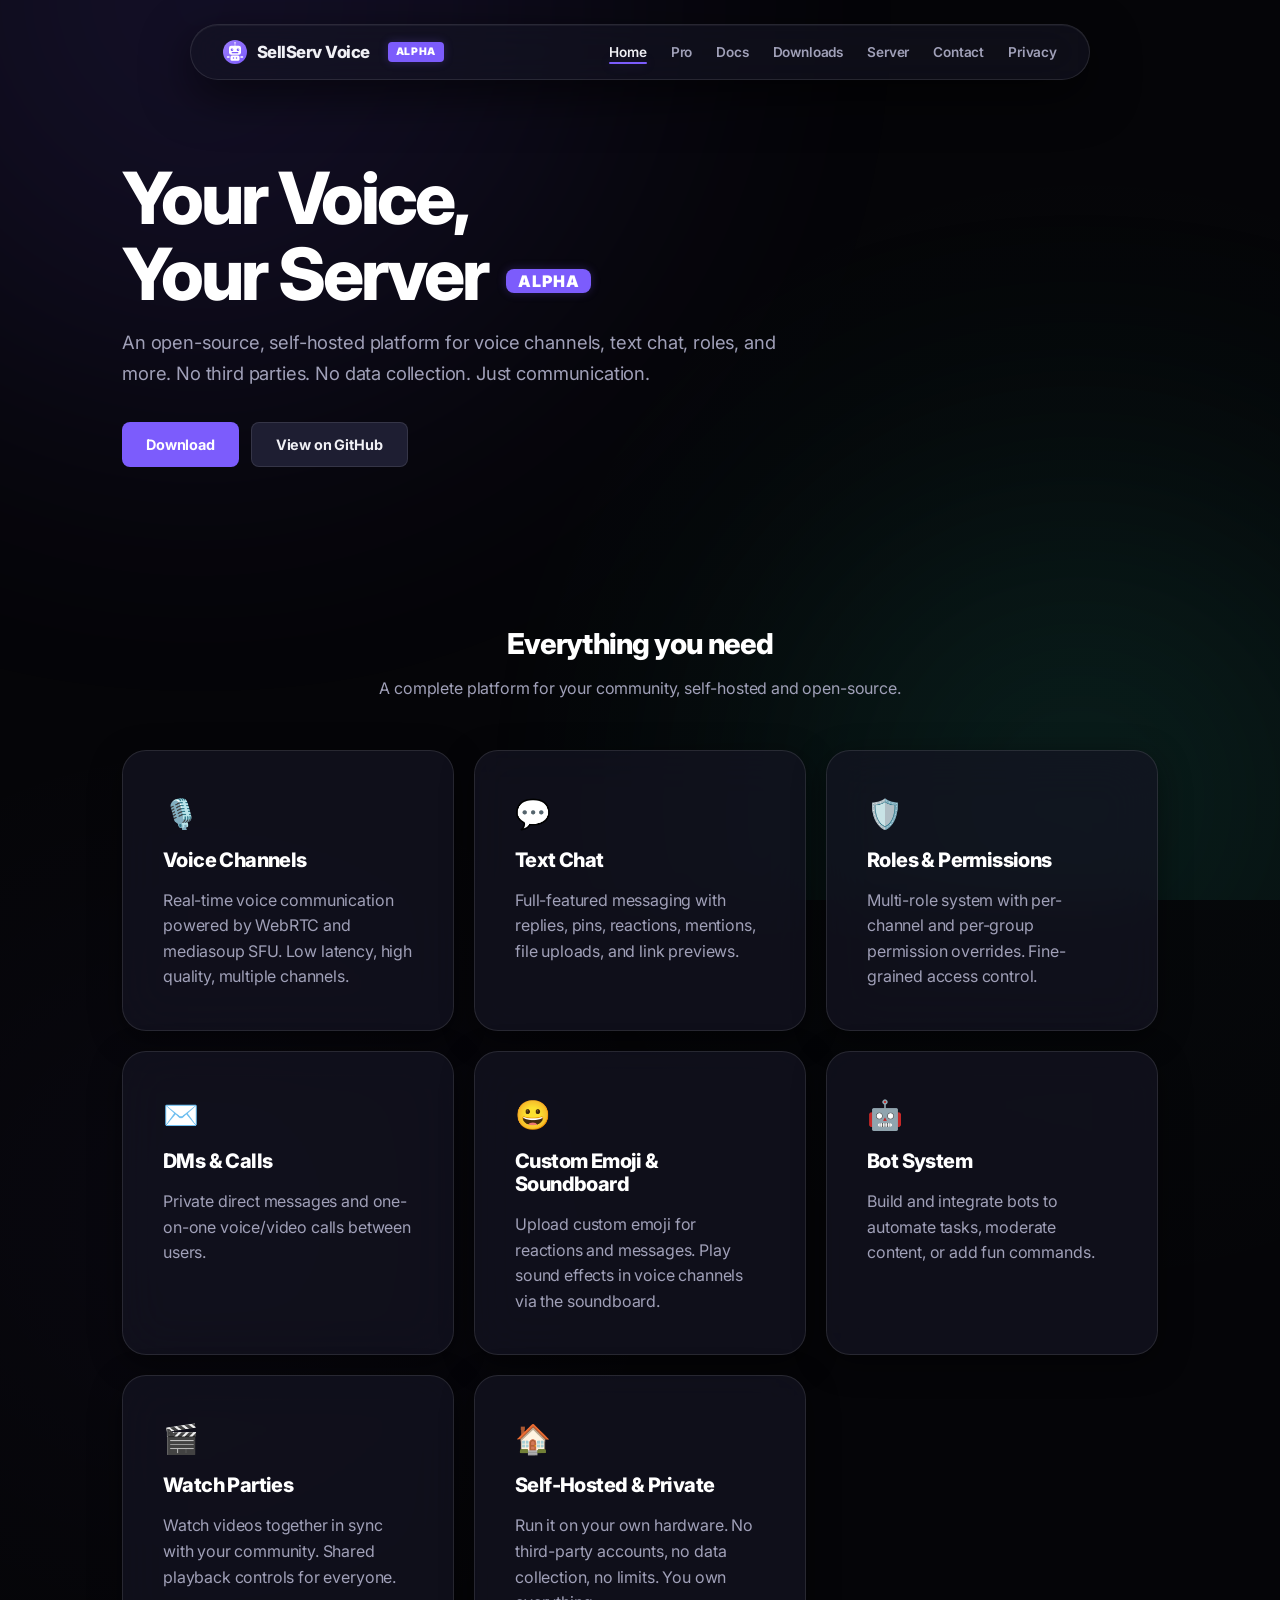
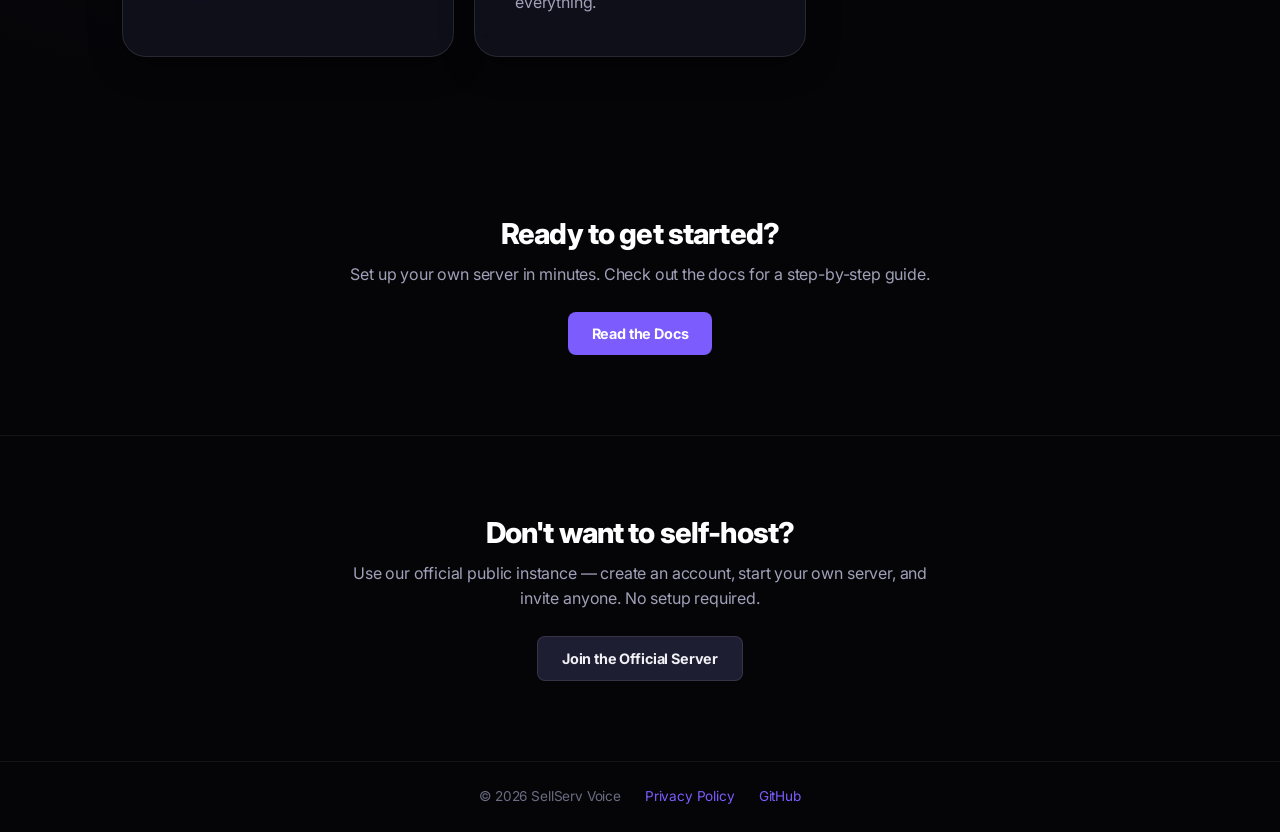
==== index.html @ 42442a24 "feat: add Alpha badges to navbar and hero sections site-wide" ====
<!DOCTYPE html>
<html lang="en">
<head>
  <meta charset="UTF-8">
  <meta name="viewport" content="width=device-width, initial-scale=1.0">
  <title>SellServ Voice — Open-Source Voice & Chat Platform</title>
  <meta name="description" content="Self-hosted voice channels, text chat, roles, DMs, and more. Built with WebRTC and mediasoup.">
  <meta property="og:title" content="SellServ Voice">
  <meta property="og:description" content="Open-source, self-hosted voice and chat platform.">
  <meta property="og:type" content="website">
  <link rel="icon" href="assets/favicon.svg" type="image/svg+xml">
  <link rel="preconnect" href="https://fonts.googleapis.com">
  <link rel="preconnect" href="https://fonts.gstatic.com" crossorigin>
  <link href="https://fonts.googleapis.com/css2?family=Inter:wght@400;500;600;700;800;900&display=swap" rel="stylesheet">
  <link rel="stylesheet" href="css/style.css">
</head>
<body>
  <div class="bg-orbs">
    <div class="orb"></div>
    <div class="orb"></div>
    <div class="orb"></div>
  </div>

  <nav class="navbar">
    <div class="container">
      <a href="https://info.sellserv.net" class="navbar-brand">
        <img src="assets/favicon.svg" alt="">
        SellServ Voice <span class="badge-alpha">Alpha</span>
      </a>
      <button class="hamburger" aria-label="Toggle navigation">
        <span></span><span></span><span></span>
      </button>
      <ul class="navbar-links">
        <li><a href="index.html" class="active">Home</a></li>
        <li><a href="pro.html">Pro</a></li>
        <li><a href="docs.html">Docs</a></li>
        <li><a href="downloads.html">Downloads</a></li>
        <li><a href="official.html">Server</a></li>
        <li><a href="contact.html">Contact</a></li>
        <li><a href="privacy.html">Privacy</a></li>
      </ul>
    </div>
  </nav>

  <main>
    <section class="hero section-hero">
      <div class="container">
        <div class="hero-content">
          <h1 class="hero-title-large">Your Voice,<br>Your Server <span class="badge-alpha" style="font-size: 1rem; padding: 4px 12px; border-radius: 8px;">Alpha</span></h1>
          <p class="hero-subtitle">An open-source, self-hosted platform for voice channels, text chat, roles, and more. No third parties. No data collection. Just communication.</p>
          <div class="hero-buttons">
            <a href="downloads.html" class="btn btn-primary">Download</a>
            <a href="https://github.com/sellserv/voice-server" class="btn btn-secondary" target="_blank" rel="noopener">View on GitHub</a>
          </div>
        </div>
      </div>
    </section>

    <section class="features-grid-section section-large" id="features">
      <div class="container">
        <div class="section-header reveal">
          <h2>Everything you need</h2>
          <p class="text-secondary">A complete platform for your community, self-hosted and open-source.</p>
        </div>
        <div class="features-grid">
          <div class="glass-card card-featured reveal">
            <div class="feature-icon">🎙️</div>
            <h3>Voice Channels</h3>
            <p class="text-secondary">Real-time voice communication powered by WebRTC and mediasoup SFU. Low latency, high quality, multiple channels.</p>
          </div>
          <div class="glass-card card-featured reveal">
            <div class="feature-icon">💬</div>
            <h3>Text Chat</h3>
            <p class="text-secondary">Full-featured messaging with replies, pins, reactions, mentions, file uploads, and link previews.</p>
          </div>
          <div class="glass-card card-featured reveal">
            <div class="feature-icon">🛡️</div>
            <h3>Roles & Permissions</h3>
            <p class="text-secondary">Multi-role system with per-channel and per-group permission overrides. Fine-grained access control.</p>
          </div>
          <div class="glass-card card-featured reveal">
            <div class="feature-icon">✉️</div>
            <h3>DMs & Calls</h3>
            <p class="text-secondary">Private direct messages and one-on-one voice/video calls between users.</p>
          </div>
          <div class="glass-card card-featured reveal">
            <div class="feature-icon">😀</div>
            <h3>Custom Emoji & Soundboard</h3>
            <p class="text-secondary">Upload custom emoji for reactions and messages. Play sound effects in voice channels via the soundboard.</p>
          </div>
          <div class="glass-card card-featured reveal">
            <div class="feature-icon">🤖</div>
            <h3>Bot System</h3>
            <p class="text-secondary">Build and integrate bots to automate tasks, moderate content, or add fun commands.</p>
          </div>
          <div class="glass-card card-featured reveal">
            <div class="feature-icon">🎬</div>
            <h3>Watch Parties</h3>
            <p class="text-secondary">Watch videos together in sync with your community. Shared playback controls for everyone.</p>
          </div>
          <div class="glass-card card-featured reveal">
            <div class="feature-icon">🏠</div>
            <h3>Self-Hosted & Private</h3>
            <p class="text-secondary">Run it on your own hardware. No third-party accounts, no data collection, no limits. You own everything.</p>
          </div>
        </div>
      </div>
    </section>

    <section class="cta-section">
      <div class="container">
        <div class="cta-content reveal">
          <h2>Ready to get started?</h2>
          <p class="text-secondary">Set up your own server in minutes. Check out the docs for a step-by-step guide.</p>
          <a href="docs.html" class="btn btn-primary">Read the Docs</a>
        </div>
      </div>
    </section>

    <section class="cta-section alt">
      <div class="container">
        <div class="cta-content reveal">
          <h2>Don't want to self-host?</h2>
          <p class="text-secondary">Use our official public instance — create an account, start your own server, and invite anyone. No setup required.</p>
          <a href="official.html" class="btn btn-secondary">Join the Official Server</a>
        </div>
      </div>
    </section>
  </main>

  <footer class="footer">
    <div class="container">
      <div class="footer-content">
        <span>&copy; 2026 SellServ Voice</span>
        <a href="privacy.html">Privacy Policy</a>
        <a href="https://github.com/sellserv/voice-server" target="_blank" rel="noopener">GitHub</a>
      </div>
    </div>
  </footer>

  <script src="js/main.js"></script>
</body>
</html>
---- css/style.css ----
/* ===== Variables ===== */
:root {
  /* Deep dark palette — inspired by sellserv website */
  --bg-darkest: #050508;
  --bg-darker: #0c0c16;
  --bg-dark: #0e0e1a;
  --bg-mid: #161625;
  --bg-light: #1e1e32;
  --bg-hover: #262640;
  --bg-active: #2e2e4a;

  /* Purple accent */
  --accent: #7c5cfc;
  --accent-hover: #9b82fd;
  --accent-muted: #6a4de0;
  --accent-glow: rgba(124, 92, 252, 0.25);
  --accent-subtle: rgba(124, 92, 252, 0.08);
  --accent-success: #2dd4a8;
  --accent-warning: #f5a623;

  /* Text */
  --text: #f0f0f5;
  --text-muted: #a0a0b8;
  --text-dim: #6b6b82;
  --text-icon: #b5bac1;

  /* Shadows */
  --shadow: 0 2px 12px rgba(0, 0, 0, 0.3);
  --shadow-lg: 0 16px 48px rgba(0, 0, 0, 0.6);
  --shadow-glow: 0 0 24px var(--accent-glow);
  --overlay: rgba(0, 0, 0, 0.6);

  /* Glass effects */
  --glass-bg: rgba(20, 20, 35, 0.7);
  --glass-bg-heavy: rgba(10, 10, 20, 0.8);
  --glass-border: rgba(255, 255, 255, 0.06);
  --glass-border-bright: rgba(255, 255, 255, 0.1);
  --glass-shadow: 0 8px 32px rgba(0, 0, 0, 0.45);
  --glass-glow: inset 0 1px 0 rgba(255, 255, 255, 0.05);
  --glass-tint: rgba(124, 92, 252, 0.03);

  /* Radius */
  --radius-sm: 8px;
  --radius: 12px;
  --radius-lg: 24px;
  --radius-full: 9999px;

  /* Transitions */
  --ease-out: cubic-bezier(0.16, 1, 0.3, 1);
  --ease-in-out: cubic-bezier(0.4, 0, 0.2, 1);
  --ease-elastic: cubic-bezier(0.175, 0.885, 0.32, 1.275);

  --nav-height: 80px; /* Navbar height + offset */
}

/* ===== Reset ===== */
*, *::before, *::after {
  margin: 0;
  padding: 0;
  box-sizing: border-box;
}

html {
  scroll-behavior: smooth;
  scroll-padding-top: calc(var(--nav-height) + 24px);
}

body {
  font-family: 'Inter', -apple-system, BlinkMacSystemFont, 'Segoe UI', Roboto, Oxygen, Ubuntu, sans-serif;
  background: var(--bg-darkest);
  background-image: 
    radial-gradient(circle at 15% 50%, rgba(124, 92, 252, 0.03), transparent 30%),
    radial-gradient(circle at 85% 30%, rgba(45, 212, 168, 0.02), transparent 30%);
  color: var(--text);
  line-height: 1.6;
  min-height: 100vh;
  overflow-x: hidden;
  letter-spacing: -0.01em;
  -webkit-font-smoothing: antialiased;
}

a {
  color: var(--accent);
  text-decoration: none;
  transition: all 0.2s var(--ease-out);
}

a:hover {
  color: var(--accent-hover);
}

img {
  max-width: 100%;
  display: block;
}

/* ===== Background Orbs ===== */
.bg-orbs {
  position: fixed;
  top: 0;
  left: 0;
  width: 100%;
  height: 100%;
  pointer-events: none;
  z-index: 0;
  overflow: hidden;
}

.bg-orbs .orb {
  position: absolute;
  border-radius: 50%;
  filter: blur(150px);
  opacity: 0.12;
  animation: float 30s ease-in-out infinite;
}

.bg-orbs .orb:nth-child(1) {
  width: 800px;
  height: 800px;
  background: var(--accent);
  top: -400px;
  left: -200px;
}

.bg-orbs .orb:nth-child(2) {
  width: 600px;
  height: 600px;
  background: #2dd4a8;
  bottom: -200px;
  right: -100px;
}

@keyframes float {
  0%, 100% { transform: translate(0, 0) scale(1); }
  33% { transform: translate(40px, -40px) scale(1.08); }
  66% { transform: translate(-30px, 30px) scale(0.92); }
}

/* ===== Typography ===== */
h1, h2, h3, h4 {
  font-weight: 800;
  line-height: 1.15;
  letter-spacing: -0.03em;
  margin-bottom: 16px;
  color: #fff;
}

h1 { font-size: 2.5rem; }
h2 { font-size: 1.8rem; }
h3 { font-size: 1.25rem; }
h4 { font-size: 1rem; text-transform: uppercase; letter-spacing: 0.05em; color: var(--text-muted); }

/* Home Page Hero Title */
.hero-title-large {
  font-size: clamp(3rem, 8vw, 4.5rem);
  letter-spacing: -0.04em;
  line-height: 1.05;
}

.text-secondary {
  color: var(--text-muted);
}

.container {
  width: 100%;
  max-width: 1100px;
  margin: 0 auto;
  padding: 0 32px;
  position: relative;
  z-index: 1;
}

.container-tight {
  max-width: 850px;
}

/* ===== Section spacing ===== */
section {
  padding: 80px 0;
}

.section-hero {
  padding: 160px 0 80px;
}

.section-header {
  max-width: 750px;
  margin: 0 auto 48px;
  text-align: center;
}

/* Page Header refinement to avoid double-padding */
.page-header {
  padding: 100px 0 40px; /* Increased top padding for navbar clearance */
  text-align: center;
}

.page-header + section {
  padding-top: 0; /* Remove top padding of section immediately following header */
}

/* ===== Navbar ===== */
.navbar {
  position: fixed;
  top: 20px;
  left: 50%;
  transform: translateX(-50%);
  width: calc(100% - 40px);
  max-width: 900px;
  height: 56px;
  background: var(--glass-bg-heavy);
  backdrop-filter: blur(24px);
  -webkit-backdrop-filter: blur(24px);
  border: 1px solid var(--glass-border-bright);
  box-shadow: var(--shadow-lg), var(--glass-glow);
  border-radius: var(--radius-full);
  z-index: 100;
  display: flex;
  align-items: center;
}

.navbar .container {
  display: flex;
  align-items: center;
  justify-content: space-between;
  width: 100%;
}

.navbar-brand {
  display: flex;
  align-items: center;
  gap: 10px;
  font-size: 1.05rem;
  font-weight: 800;
  color: var(--text);
  letter-spacing: -0.03em;
}

.navbar-brand img {
  width: 24px;
  height: 24px;
}

.badge-alpha {
  display: inline-flex;
  align-items: center;
  padding: 2px 8px;
  background: var(--accent);
  color: #fff;
  border-radius: 4px;
  font-size: 0.65rem;
  font-weight: 900;
  text-transform: uppercase;
  margin-left: 8px;
  vertical-align: middle;
  letter-spacing: 0.05em;
  box-shadow: 0 0 10px var(--accent-glow);
}

.navbar-links {
  display: flex;
  list-style: none;
  gap: 24px;
}

.navbar-links a {
  color: var(--text-muted);
  font-size: 0.85rem;
  font-weight: 600;
  padding: 6px 0;
  position: relative;
}

.navbar-links a:hover,
.navbar-links a.active {
  color: var(--text);
}

.navbar-links a.active::after {
  content: '';
  position: absolute;
  bottom: 2px;
  left: 0;
  right: 0;
  height: 2px;
  background: var(--accent);
  border-radius: 1px;
  box-shadow: 0 0 12px var(--accent-glow);
}

/* ===== Glass Card ===== */
.glass-card {
  background: var(--glass-bg);
  backdrop-filter: blur(24px);
  -webkit-backdrop-filter: blur(24px);
  border: 1px solid var(--glass-border-bright);
  box-shadow: var(--glass-shadow);
  border-radius: var(--radius);
  padding: 28px;
  display: flex;
  flex-direction: column;
  transition: all 0.3s var(--ease-out);
}

.glass-card:hover {
  transform: translateY(-4px);
  box-shadow: 0 12px 32px rgba(0, 0, 0, 0.4), var(--shadow-glow);
  background: rgba(25, 25, 45, 0.75);
}

/* Special case for Home page features and Pro cards */
.card-featured {
  padding: 40px;
  border-radius: var(--radius-lg);
}

/* ===== Features Grid ===== */
.features-grid {
  display: grid;
  grid-template-columns: repeat(auto-fit, minmax(280px, 1fr));
  gap: 20px;
}

.feature-icon {
  font-size: 1.8rem;
  margin-bottom: 12px;
}

/* ===== Pricing (Pro) ===== */
.pricing-grid {
  display: grid;
  grid-template-columns: repeat(2, 1fr);
  gap: 24px;
  max-width: 900px;
  margin: 0 auto;
}

.pricing-card {
  padding: 48px;
}

.pricing-card.featured {
  background: rgba(124, 92, 252, 0.05);
  border-color: rgba(124, 92, 252, 0.3);
}

.plan-price {
  font-size: 3rem;
  font-weight: 900;
  color: #fff;
  margin-bottom: 20px;
}

.benefits-list {
  list-style: none;
  margin-bottom: 32px;
  flex: 1;
}

.benefits-list li {
  display: flex;
  align-items: flex-start;
  gap: 10px;
  margin-bottom: 12px;
  color: var(--text-muted);
  font-size: 0.95rem;
}

/* ===== Docs Layout ===== */
.docs-layout {
  display: grid;
  grid-template-columns: 200px 1fr;
  gap: 40px;
}

.docs-nav {
  padding: 20px;
}

.docs-block {
  margin-bottom: 48px;
}

.docs-block h2 {
  padding-bottom: 8px;
  border-bottom: 1px solid var(--glass-border);
  margin-bottom: 20px;
}

.docs-block p, .docs-block li {
  line-height: 1.7;
}

/* ===== Buttons ===== */
.btn {
  display: inline-flex;
  align-items: center;
  justify-content: center;
  padding: 10px 24px;
  border-radius: var(--radius-sm);
  font-size: 0.9rem;
  font-weight: 700;
  transition: all 0.2s;
  cursor: pointer;
}

.btn-primary {
  background: var(--accent);
  color: #fff;
  border: none;
}

.btn-secondary {
  background: var(--bg-light);
  color: var(--text);
  border: 1px solid var(--glass-border-bright);
}

.btn:hover {
  transform: translateY(-2px);
  filter: brightness(1.1);
}

/* ===== Scroll Reveal ===== */
.reveal {
  opacity: 0;
  transform: translateY(15px);
  transition: opacity 0.5s ease-out, transform 0.5s ease-out;
}

.reveal.visible {
  opacity: 1;
  transform: translateY(0);
}

/* System Stats Footer */
.footer {
  border-top: 1px solid var(--glass-border);
  padding: 24px 0;
  text-align: center;
  color: var(--text-dim);
  font-size: 0.85rem;
}

/* ===== Footer Content ===== */
.footer-content {
  display: flex;
  align-items: center;
  justify-content: center;
  gap: 24px;
  flex-wrap: wrap;
}

/* ===== Hamburger Menu ===== */
.hamburger {
  display: none;
  background: none;
  border: none;
  cursor: pointer;
  padding: 4px;
  flex-direction: column;
  gap: 5px;
}

.hamburger span {
  display: block;
  width: 20px;
  height: 2px;
  background: var(--text-muted);
  border-radius: 2px;
  transition: all 0.3s var(--ease-out);
}

.hamburger.open span:nth-child(1) {
  transform: rotate(45deg) translate(5px, 5px);
}

.hamburger.open span:nth-child(2) {
  opacity: 0;
}

.hamburger.open span:nth-child(3) {
  transform: rotate(-45deg) translate(5px, -5px);
}

/* ===== Hero (Home) ===== */
.hero-content {
  max-width: 700px;
}

.hero-subtitle {
  font-size: 1.15rem;
  color: var(--text-muted);
  line-height: 1.7;
  margin-bottom: 32px;
}

.hero-buttons {
  display: flex;
  gap: 12px;
  flex-wrap: wrap;
}

/* ===== CTA Sections (Home) ===== */
.cta-section {
  text-align: center;
}

.cta-content {
  max-width: 600px;
  margin: 0 auto;
}

.cta-content h2 {
  margin-bottom: 12px;
}

.cta-content p {
  margin-bottom: 24px;
}

.cta-section.alt {
  border-top: 1px solid var(--glass-border);
}

/* ===== Downloads Page ===== */
.downloads-grid {
  display: grid;
  grid-template-columns: repeat(auto-fit, minmax(280px, 1fr));
  gap: 24px;
}

.download-card {
  text-align: center;
  align-items: center;
}

.download-icon {
  width: 48px;
  height: 48px;
  color: var(--accent);
  margin-bottom: 16px;
}

.download-icon svg {
  width: 48px;
  height: 48px;
}

/* ===== Pro / Pricing Page ===== */
.pricing-header {
  margin-bottom: 24px;
}

.plan-name {
  font-size: 0.75rem;
  font-weight: 800;
  text-transform: uppercase;
  letter-spacing: 0.1em;
  color: var(--text-dim);
  margin-bottom: 8px;
  display: block;
}

.plan-price span {
  font-size: 1rem;
  font-weight: 500;
  color: var(--text-dim);
}

.benefits-list li.disabled {
  opacity: 0.35;
}

.self-host-note {
  max-width: 700px;
  margin: 48px auto 0;
  text-align: center;
  padding: 32px;
  background: var(--glass-bg);
  border: 1px solid var(--glass-border);
  border-radius: var(--radius);
}

.self-host-note h3 {
  margin-bottom: 8px;
}

.self-host-note p {
  color: var(--text-muted);
  font-size: 0.95rem;
  line-height: 1.7;
}

/* ===== Official Server Page ===== */
.server-widget {
  padding: 40px;
  border-radius: var(--radius-lg);
  margin-bottom: 64px;
}

.widget-header {
  display: flex;
  align-items: center;
  gap: 16px;
  margin-bottom: 24px;
}

.widget-icon {
  width: 56px;
  height: 56px;
  flex-shrink: 0;
}

.widget-icon-img {
  width: 100%;
  height: 100%;
}

.widget-info h2 {
  margin-bottom: 2px;
}

.widget-tagline {
  color: var(--text-dim);
  font-size: 0.85rem;
  font-weight: 600;
}

.registration-status {
  display: flex;
  align-items: center;
  gap: 10px;
  margin-bottom: 24px;
  font-size: 0.9rem;
  color: var(--text-muted);
  font-weight: 600;
}

.reg-status-dot {
  width: 8px;
  height: 8px;
  border-radius: 50%;
  background: var(--text-dim);
}

.reg-status-dot.open {
  background: var(--accent-success);
  box-shadow: 0 0 10px rgba(45, 212, 168, 0.4);
}

.reg-status-dot.closed {
  background: #f87171;
  box-shadow: 0 0 10px rgba(248, 113, 113, 0.4);
}

.reg-status-dot.error {
  background: var(--text-dim);
}

.widget-connect {
  margin-bottom: 24px;
}

.connect-label {
  font-size: 0.7rem;
  font-weight: 800;
  text-transform: uppercase;
  letter-spacing: 0.1em;
  color: var(--text-dim);
  margin-bottom: 8px;
}

.connect-url-row {
  display: flex;
  align-items: center;
  gap: 8px;
}

.connect-url {
  flex: 1;
  padding: 10px 14px;
  background: rgba(0, 0, 0, 0.3);
  border: 1px solid var(--glass-border);
  border-radius: var(--radius-sm);
  color: var(--text);
  font-size: 0.9rem;
}

.copy-btn {
  background: rgba(255, 255, 255, 0.05);
  border: 1px solid var(--glass-border);
  border-radius: var(--radius-sm);
  padding: 10px;
  color: var(--text-muted);
  cursor: pointer;
  transition: all 0.2s;
  display: flex;
  align-items: center;
}

.copy-btn:hover {
  background: rgba(255, 255, 255, 0.1);
  color: var(--text);
}

.widget-actions {
  display: flex;
  gap: 12px;
  flex-wrap: wrap;
}

.join-btn {
  flex: 1;
  min-width: 180px;
}

.how-it-works {
  margin-top: 16px;
}

.how-it-works h2 {
  text-align: center;
  margin-bottom: 32px;
}

.steps-grid {
  display: grid;
  grid-template-columns: repeat(3, 1fr);
  gap: 20px;
}

.step-card {
  text-align: center;
  align-items: center;
}

.step-number {
  width: 40px;
  height: 40px;
  border-radius: 50%;
  background: var(--accent-subtle);
  border: 1px solid rgba(124, 92, 252, 0.2);
  color: var(--accent);
  font-weight: 800;
  font-size: 1.1rem;
  display: flex;
  align-items: center;
  justify-content: center;
  margin: 0 auto 16px;
}

/* ===== Privacy Page ===== */
.privacy-content {
  padding: 48px;
  border-radius: var(--radius-lg);
}

.privacy-header {
  display: flex;
  align-items: center;
  gap: 16px;
  margin-bottom: 16px;
}

.header-icon-main {
  color: var(--accent);
}

.privacy-note {
  display: flex;
  gap: 16px;
  padding: 20px;
  background: rgba(124, 92, 252, 0.04);
  border: 1px solid rgba(124, 92, 252, 0.15);
  border-radius: var(--radius);
  margin: 24px 0;
}

.note-icon {
  color: var(--accent);
  flex-shrink: 0;
  margin-top: 2px;
}

.note-content {
  font-size: 0.9rem;
  color: var(--text-muted);
  line-height: 1.7;
}

.note-content strong {
  color: var(--text);
}

.note-content p {
  margin-top: 4px;
}

.section-group {
  margin-top: 32px;
}

.section-header-row {
  display: flex;
  align-items: center;
  gap: 10px;
  margin-bottom: 12px;
  color: var(--accent);
}

.section-header-row h2 {
  margin-bottom: 0;
}

.section-group > p {
  color: var(--text-muted);
  line-height: 1.7;
}

.data-grid {
  display: grid;
  grid-template-columns: repeat(2, 1fr);
  gap: 16px;
  margin-top: 16px;
}

.data-item {
  padding: 20px;
  background: rgba(255, 255, 255, 0.02);
  border: 1px solid var(--glass-border);
  border-radius: var(--radius-sm);
}

.data-item h3 {
  margin-bottom: 8px;
  font-size: 1rem;
}

.data-item p {
  color: var(--text-muted);
  font-size: 0.9rem;
  line-height: 1.6;
}

/* ===== Docs Page ===== */
.docs-sidebar {
  position: sticky;
  top: calc(var(--nav-height) + 40px);
  align-self: start;
}

.docs-content {
  min-width: 0;
}

.docs-table {
  width: 100%;
  border-collapse: collapse;
  margin-top: 16px;
  font-size: 0.9rem;
}

.docs-table th,
.docs-table td {
  padding: 10px 14px;
  text-align: left;
  border-bottom: 1px solid var(--glass-border);
}

.docs-table th {
  font-weight: 700;
  font-size: 0.75rem;
  text-transform: uppercase;
  letter-spacing: 0.05em;
  color: var(--text-dim);
}

.docs-table td {
  color: var(--text-muted);
}

/* Code blocks */
pre {
  background: rgba(0, 0, 0, 0.4);
  border: 1px solid var(--glass-border);
  border-radius: var(--radius-sm);
  padding: 16px 20px;
  overflow-x: auto;
  margin: 12px 0;
  font-size: 0.85rem;
  line-height: 1.6;
}

code {
  font-family: 'SF Mono', 'Fira Code', 'Cascadia Code', monospace;
}

/* ===== Contact Page ===== */
.contact-grid {
  display: grid;
  grid-template-columns: repeat(2, 1fr);
  gap: 32px;
  max-width: 900px;
  margin: 0 auto;
}

.contact-card {
  padding: 40px;
  text-align: center;
  align-items: center;
}

.contact-icon {
  width: 56px;
  height: 56px;
  background: var(--accent-subtle);
  color: var(--accent);
  border-radius: 16px;
  display: flex;
  align-items: center;
  justify-content: center;
  margin-bottom: 20px;
}

.contact-card h3 {
  margin-bottom: 12px;
}

.contact-card p {
  color: var(--text-muted);
  margin-bottom: 24px;
  font-size: 0.95rem;
}

.email-link {
  font-size: 1.25rem;
  font-weight: 700;
  color: #fff;
  background: rgba(255, 255, 255, 0.05);
  padding: 12px 24px;
  border-radius: var(--radius-sm);
  border: 1px solid var(--glass-border);
  transition: all 0.2s;
}

.email-link:hover {
  background: var(--accent-subtle);
  border-color: var(--accent);
  color: var(--accent-hover);
}

/* ===== Responsive ===== */
@media (max-width: 768px) {
  section { padding: 60px 0; }
  .section-hero { padding: 120px 0 60px; }
  .docs-layout, .pricing-grid, .features-grid, .downloads-grid, .steps-grid, .data-grid {
    grid-template-columns: 1fr;
  }
  .hero-title-large { font-size: 2.8rem; }
  .glass-card { padding: 24px; }
  .card-featured { padding: 32px; }
  .privacy-content { padding: 32px; }

  .hamburger {
    display: flex;
  }

  .navbar-links {
    display: none;
    position: absolute;
    top: 64px;
    left: 12px;
    right: 12px;
    background: var(--glass-bg-heavy);
    backdrop-filter: blur(24px);
    -webkit-backdrop-filter: blur(24px);
    border: 1px solid var(--glass-border-bright);
    border-radius: var(--radius);
    padding: 16px;
    flex-direction: column;
    gap: 8px;
    box-shadow: var(--shadow-lg);
  }

  .navbar-links.open {
    display: flex;
  }

  .navbar-links a {
    padding: 10px 12px;
    border-radius: var(--radius-sm);
  }

  .navbar-links a:hover {
    background: rgba(255, 255, 255, 0.05);
  }

  .privacy-note {
    flex-direction: column;
  }

  .widget-actions {
    flex-direction: column;
  }

  .join-btn {
    min-width: 0;
  }
}
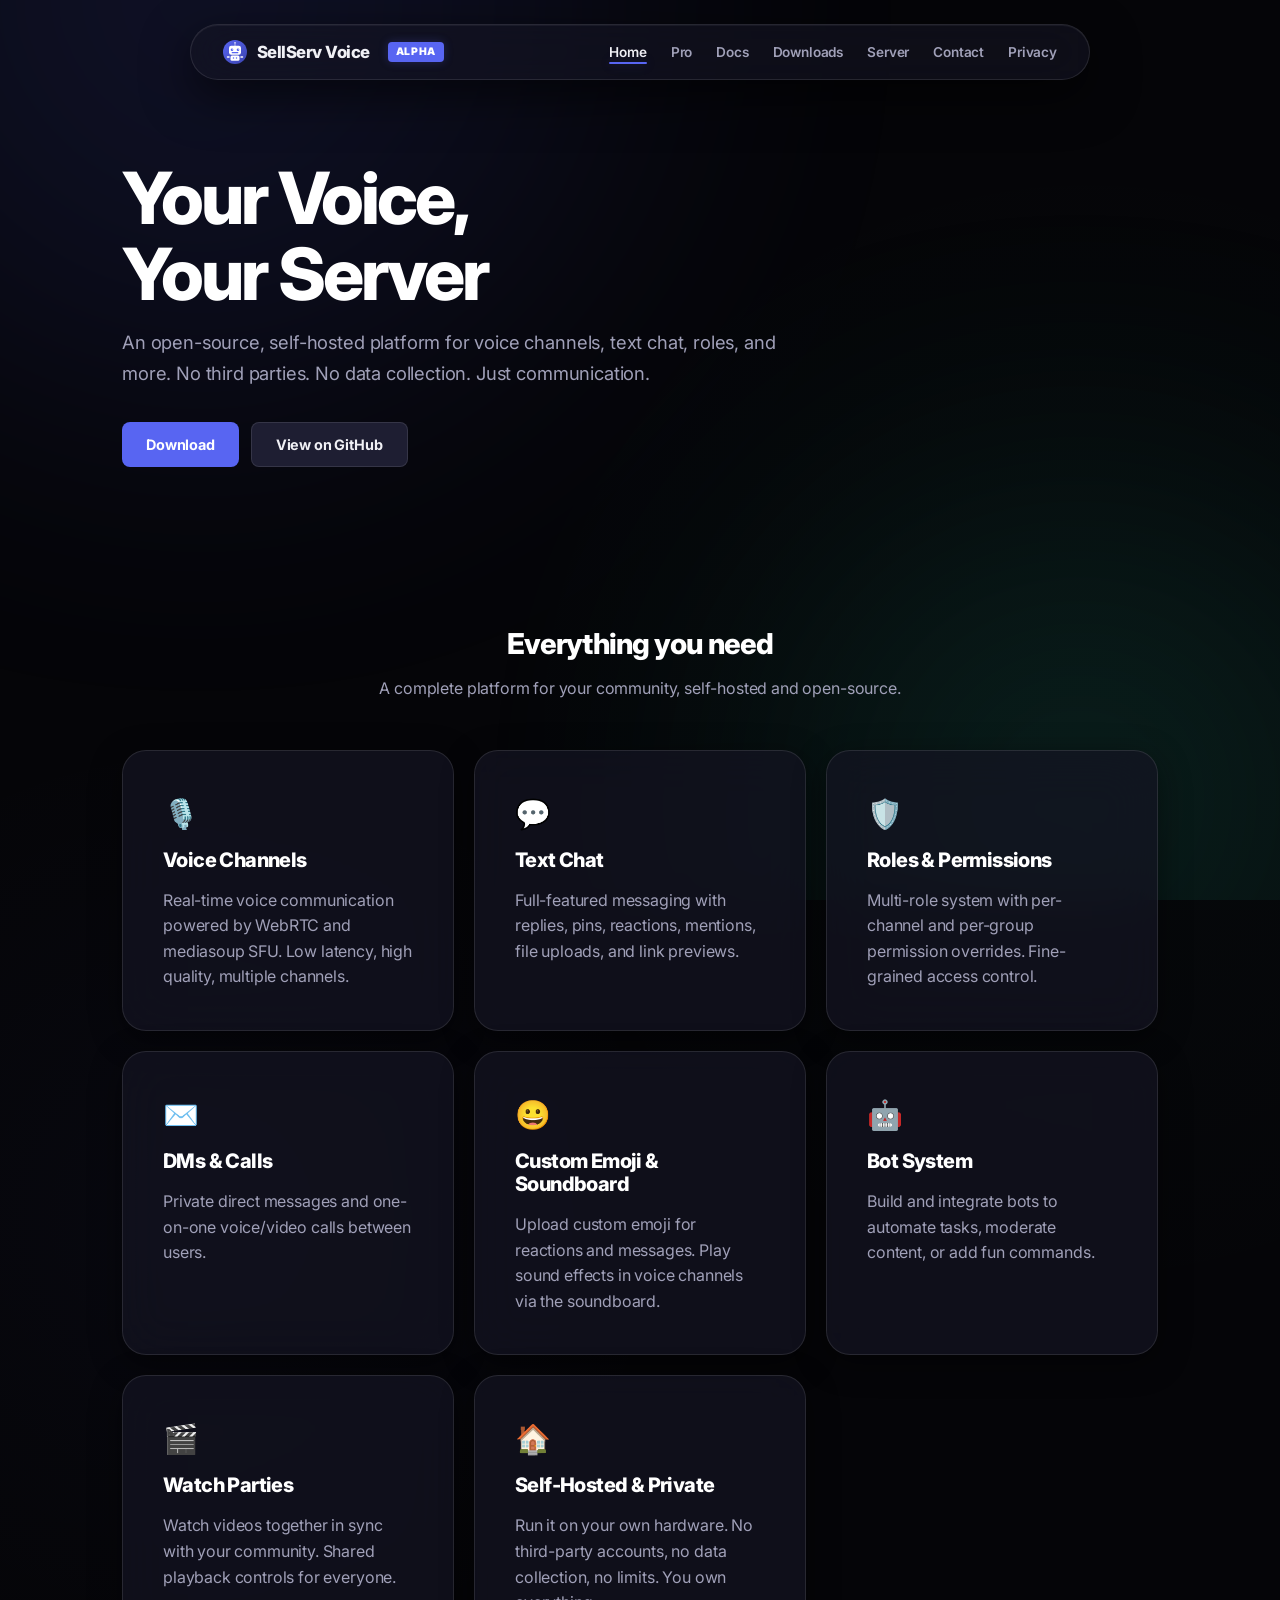
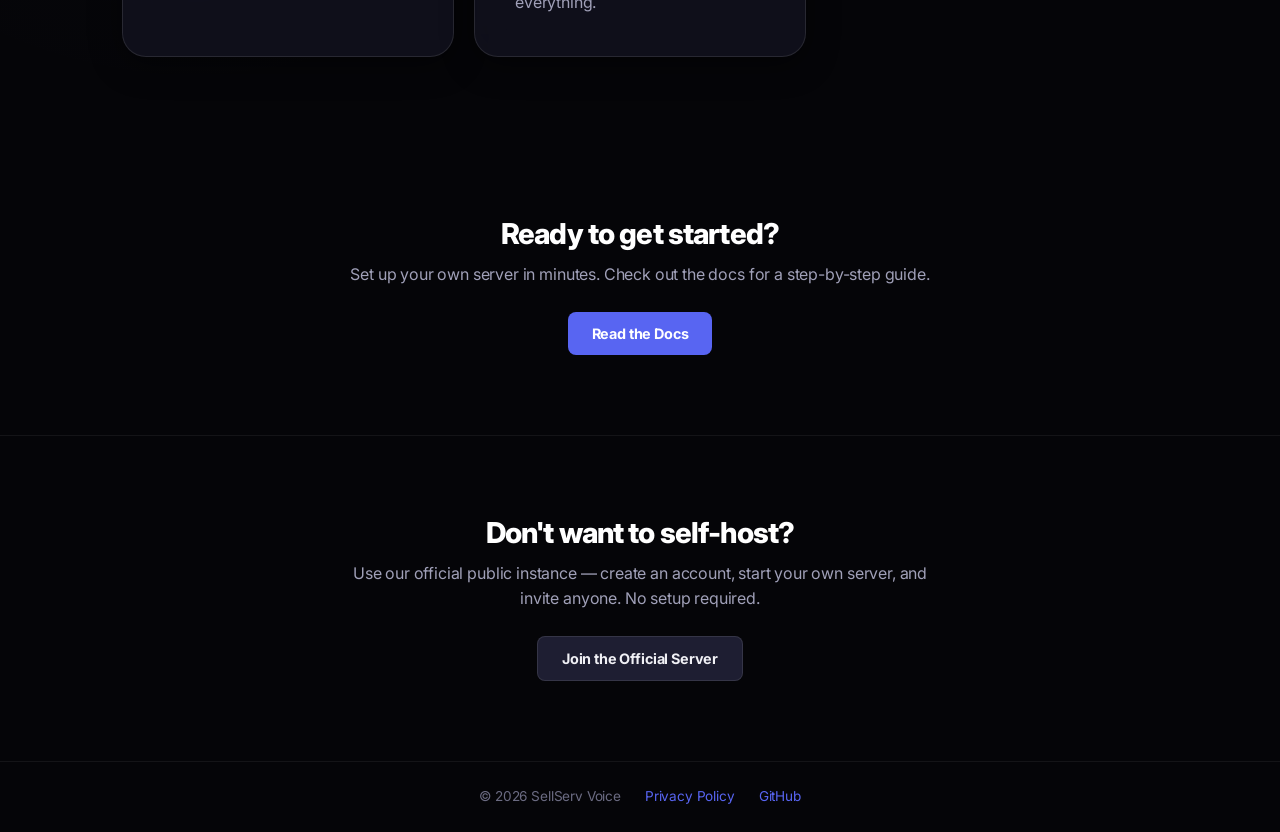
==== commit 631990f4: "feat: update accent from purple to blue, remove extra alpha badges Buttons and accents now use #5865" ====
--- a/index.html
+++ b/index.html
@@ -46,7 +46,7 @@
     <section class="hero section-hero">
       <div class="container">
         <div class="hero-content">
-          <h1 class="hero-title-large">Your Voice,<br>Your Server <span class="badge-alpha" style="font-size: 1rem; padding: 4px 12px; border-radius: 8px;">Alpha</span></h1>
+          <h1 class="hero-title-large">Your Voice,<br>Your Server</h1>
           <p class="hero-subtitle">An open-source, self-hosted platform for voice channels, text chat, roles, and more. No third parties. No data collection. Just communication.</p>
           <div class="hero-buttons">
             <a href="downloads.html" class="btn btn-primary">Download</a>
--- a/css/style.css
+++ b/css/style.css
@@ -9,12 +9,12 @@
   --bg-hover: #262640;
   --bg-active: #2e2e4a;
 
-  /* Purple accent */
-  --accent: #7c5cfc;
-  --accent-hover: #9b82fd;
-  --accent-muted: #6a4de0;
-  --accent-glow: rgba(124, 92, 252, 0.25);
-  --accent-subtle: rgba(124, 92, 252, 0.08);
+  /* Blue accent — matches SellServ logo */
+  --accent: #5865F2;
+  --accent-hover: #4752c4;
+  --accent-muted: #3b44b0;
+  --accent-glow: rgba(88, 101, 242, 0.25);
+  --accent-subtle: rgba(88, 101, 242, 0.08);
   --accent-success: #2dd4a8;
   --accent-warning: #f5a623;
 
@@ -37,7 +37,7 @@
   --glass-border-bright: rgba(255, 255, 255, 0.1);
   --glass-shadow: 0 8px 32px rgba(0, 0, 0, 0.45);
   --glass-glow: inset 0 1px 0 rgba(255, 255, 255, 0.05);
-  --glass-tint: rgba(124, 92, 252, 0.03);
+  --glass-tint: rgba(88, 101, 242, 0.03);
 
   /* Radius */
   --radius-sm: 8px;
@@ -69,7 +69,7 @@
   font-family: 'Inter', -apple-system, BlinkMacSystemFont, 'Segoe UI', Roboto, Oxygen, Ubuntu, sans-serif;
   background: var(--bg-darkest);
   background-image: 
-    radial-gradient(circle at 15% 50%, rgba(124, 92, 252, 0.03), transparent 30%),
+    radial-gradient(circle at 15% 50%, rgba(88, 101, 242, 0.03), transparent 30%),
     radial-gradient(circle at 85% 30%, rgba(45, 212, 168, 0.02), transparent 30%);
   color: var(--text);
   line-height: 1.6;
@@ -340,8 +340,8 @@
 }
 
 .pricing-card.featured {
-  background: rgba(124, 92, 252, 0.05);
-  border-color: rgba(124, 92, 252, 0.3);
+  background: rgba(88, 101, 242, 0.05);
+  border-color: rgba(88, 101, 242, 0.3);
 }
 
 .plan-price {
@@ -568,6 +568,22 @@
   color: var(--text-dim);
 }
 
+.plan-price-future {
+  font-size: 0.95rem;
+  color: var(--text-dim);
+  margin-top: -12px;
+  margin-bottom: 20px;
+}
+
+.plan-price-future s {
+  color: var(--text-muted);
+  font-weight: 700;
+}
+
+.plan-price-future span {
+  font-weight: 500;
+}
+
 .benefits-list li.disabled {
   opacity: 0.35;
 }
@@ -740,7 +756,7 @@
   height: 40px;
   border-radius: 50%;
   background: var(--accent-subtle);
-  border: 1px solid rgba(124, 92, 252, 0.2);
+  border: 1px solid rgba(88, 101, 242, 0.2);
   color: var(--accent);
   font-weight: 800;
   font-size: 1.1rem;
@@ -771,8 +787,8 @@
   display: flex;
   gap: 16px;
   padding: 20px;
-  background: rgba(124, 92, 252, 0.04);
-  border: 1px solid rgba(124, 92, 252, 0.15);
+  background: rgba(88, 101, 242, 0.04);
+  border: 1px solid rgba(88, 101, 242, 0.15);
   border-radius: var(--radius);
   margin: 24px 0;
 }
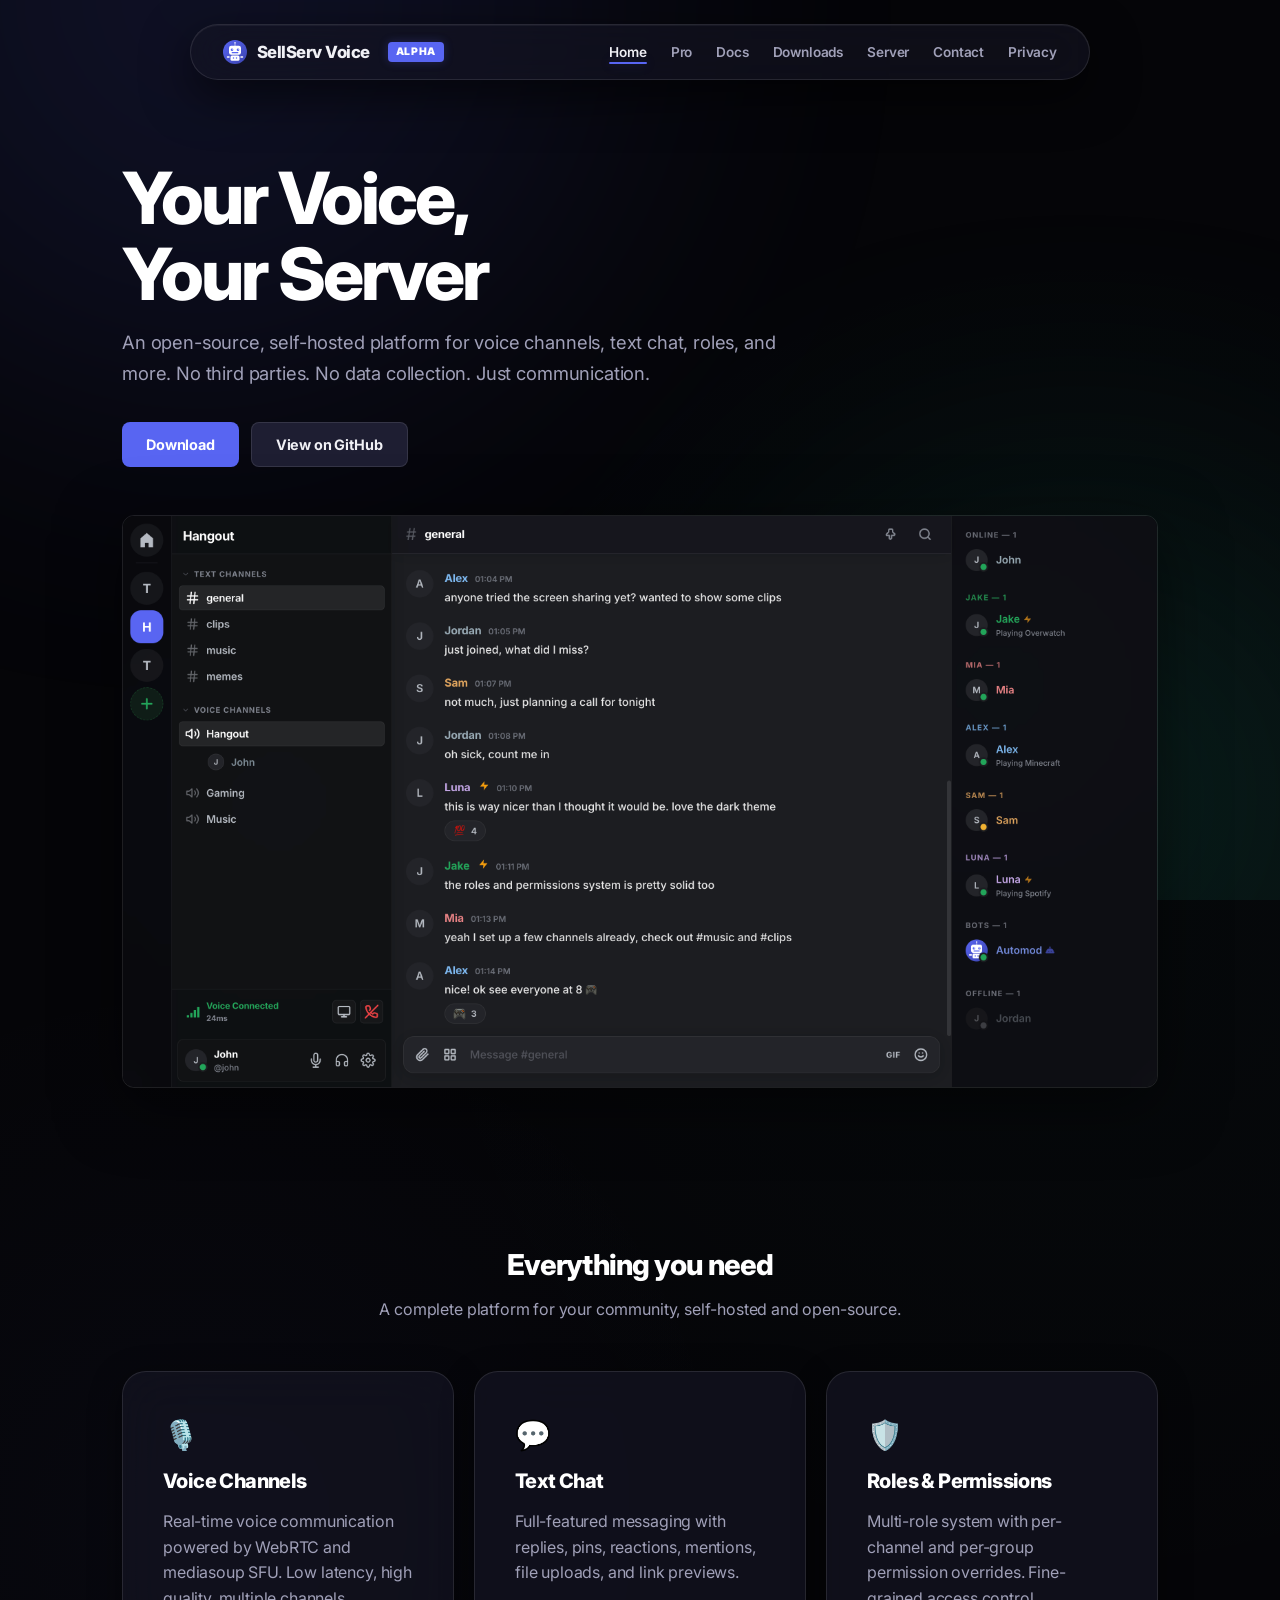
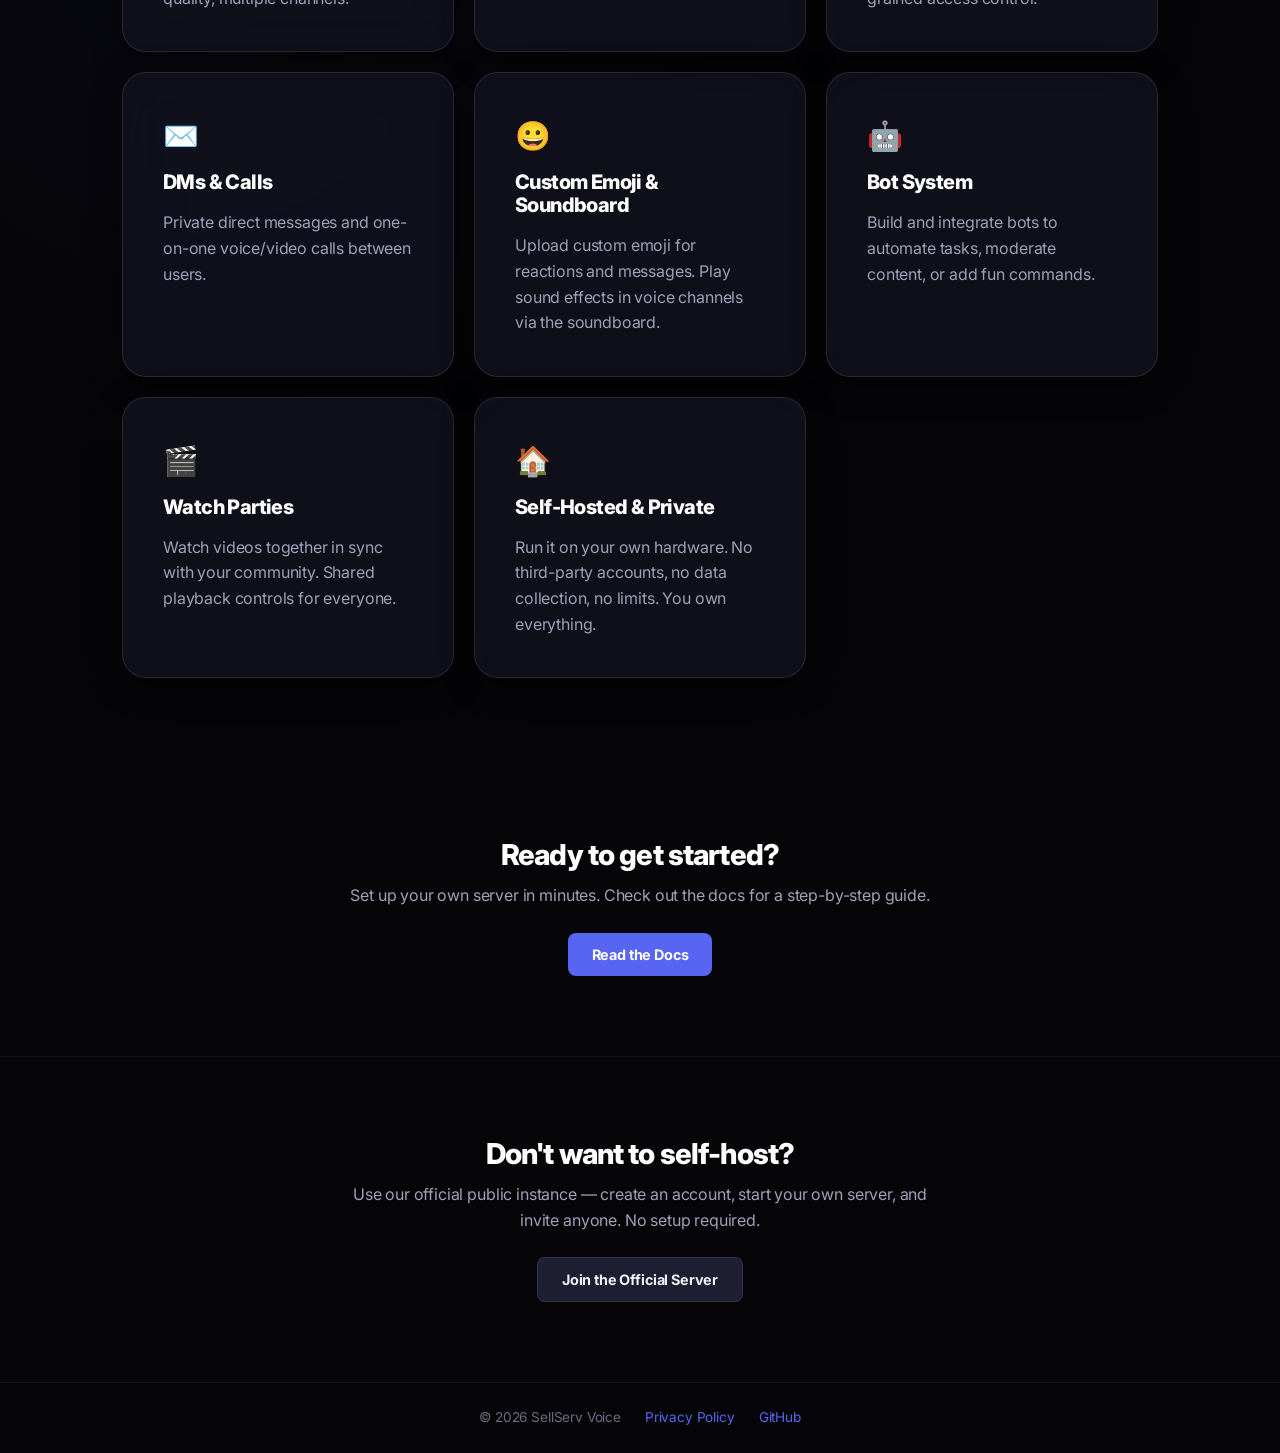
==== commit 56f19d4a: "feat: add app screenshot to homepage hero section" ====
--- a/index.html
+++ b/index.html
@@ -52,6 +52,9 @@
             <a href="downloads.html" class="btn btn-primary">Download</a>
             <a href="https://github.com/sellserv/voice-server" class="btn btn-secondary" target="_blank" rel="noopener">View on GitHub</a>
           </div>
+        </div>
+        <div class="hero-screenshot reveal">
+          <img src="assets/screenshot.png" alt="SellServ Voice — text and voice chat with channels, roles, and more" />
         </div>
       </div>
     </section>
--- a/css/style.css
+++ b/css/style.css
@@ -501,6 +501,19 @@
   flex-wrap: wrap;
 }
 
+.hero-screenshot {
+  margin-top: 48px;
+  border-radius: 12px;
+  overflow: hidden;
+  border: 1px solid var(--glass-border-bright);
+  box-shadow: 0 16px 64px rgba(0, 0, 0, 0.5);
+}
+
+.hero-screenshot img {
+  width: 100%;
+  display: block;
+}
+
 /* ===== CTA Sections (Home) ===== */
 .cta-section {
   text-align: center;
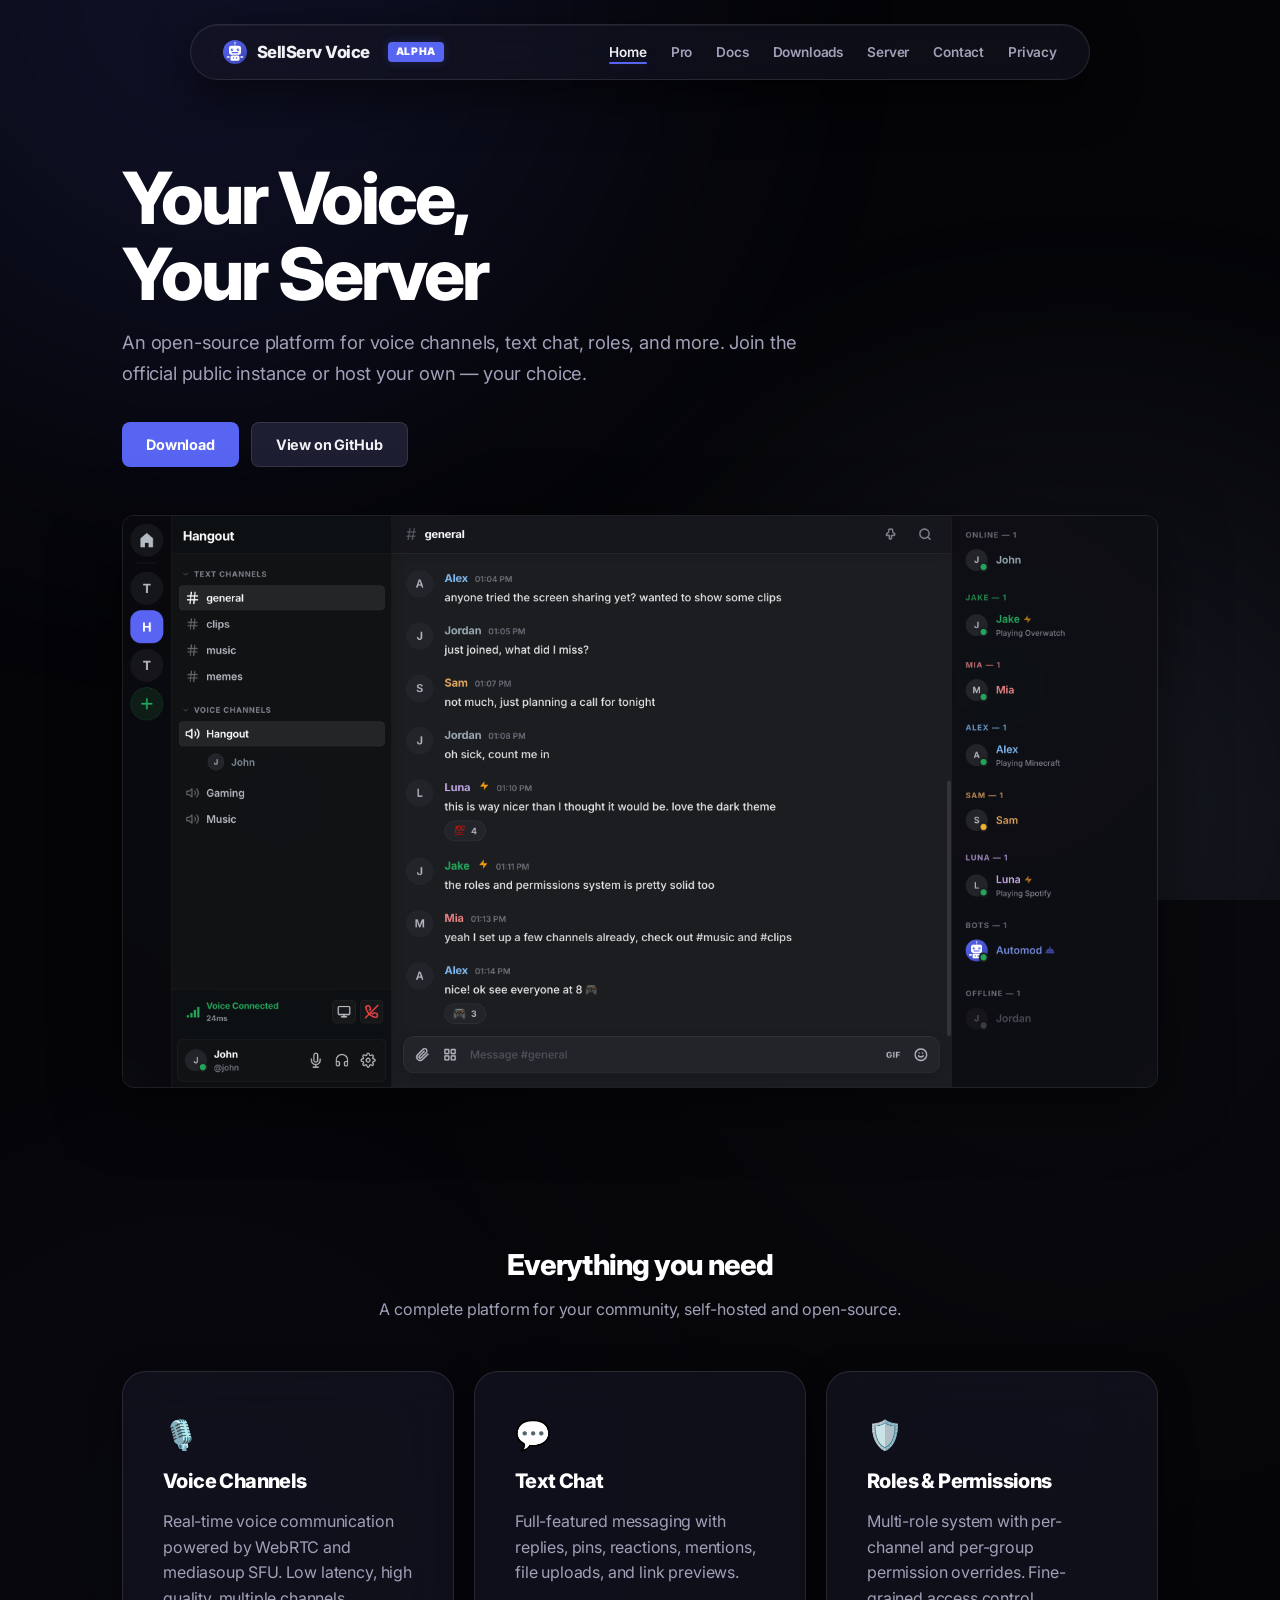
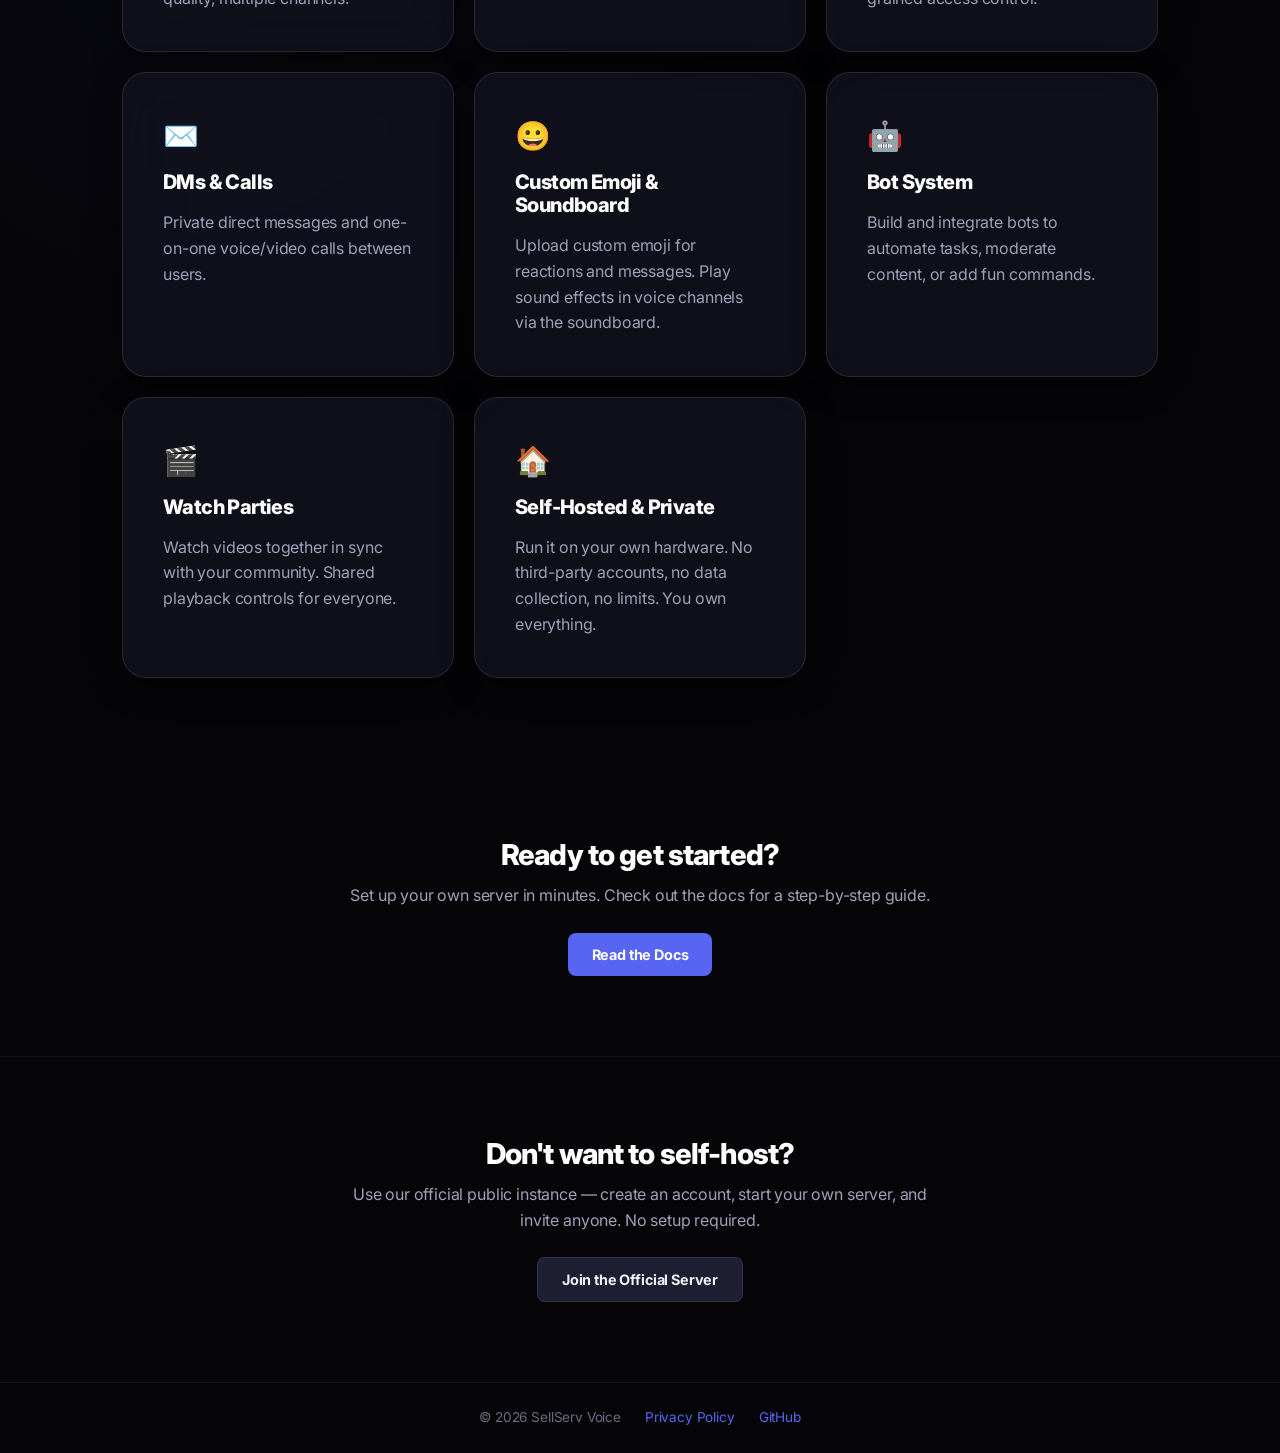
==== commit ab2a785b: "feat: replace green accents with grayish-blue, update hero tagline" ====
--- a/index.html
+++ b/index.html
@@ -47,7 +47,7 @@
       <div class="container">
         <div class="hero-content">
           <h1 class="hero-title-large">Your Voice,<br>Your Server</h1>
-          <p class="hero-subtitle">An open-source, self-hosted platform for voice channels, text chat, roles, and more. No third parties. No data collection. Just communication.</p>
+          <p class="hero-subtitle">An open-source platform for voice channels, text chat, roles, and more. Join the official public instance or host your own — your choice.</p>
           <div class="hero-buttons">
             <a href="downloads.html" class="btn btn-primary">Download</a>
             <a href="https://github.com/sellserv/voice-server" class="btn btn-secondary" target="_blank" rel="noopener">View on GitHub</a>
--- a/css/style.css
+++ b/css/style.css
@@ -15,7 +15,7 @@
   --accent-muted: #3b44b0;
   --accent-glow: rgba(88, 101, 242, 0.25);
   --accent-subtle: rgba(88, 101, 242, 0.08);
-  --accent-success: #2dd4a8;
+  --accent-success: #8b9cc7;
   --accent-warning: #f5a623;
 
   /* Text */
@@ -70,7 +70,7 @@
   background: var(--bg-darkest);
   background-image: 
     radial-gradient(circle at 15% 50%, rgba(88, 101, 242, 0.03), transparent 30%),
-    radial-gradient(circle at 85% 30%, rgba(45, 212, 168, 0.02), transparent 30%);
+    radial-gradient(circle at 85% 30%, rgba(139, 156, 199, 0.03), transparent 30%);
   color: var(--text);
   line-height: 1.6;
   min-height: 100vh;
@@ -125,7 +125,7 @@
 .bg-orbs .orb:nth-child(2) {
   width: 600px;
   height: 600px;
-  background: #2dd4a8;
+  background: #8b9cc7;
   bottom: -200px;
   right: -100px;
 }
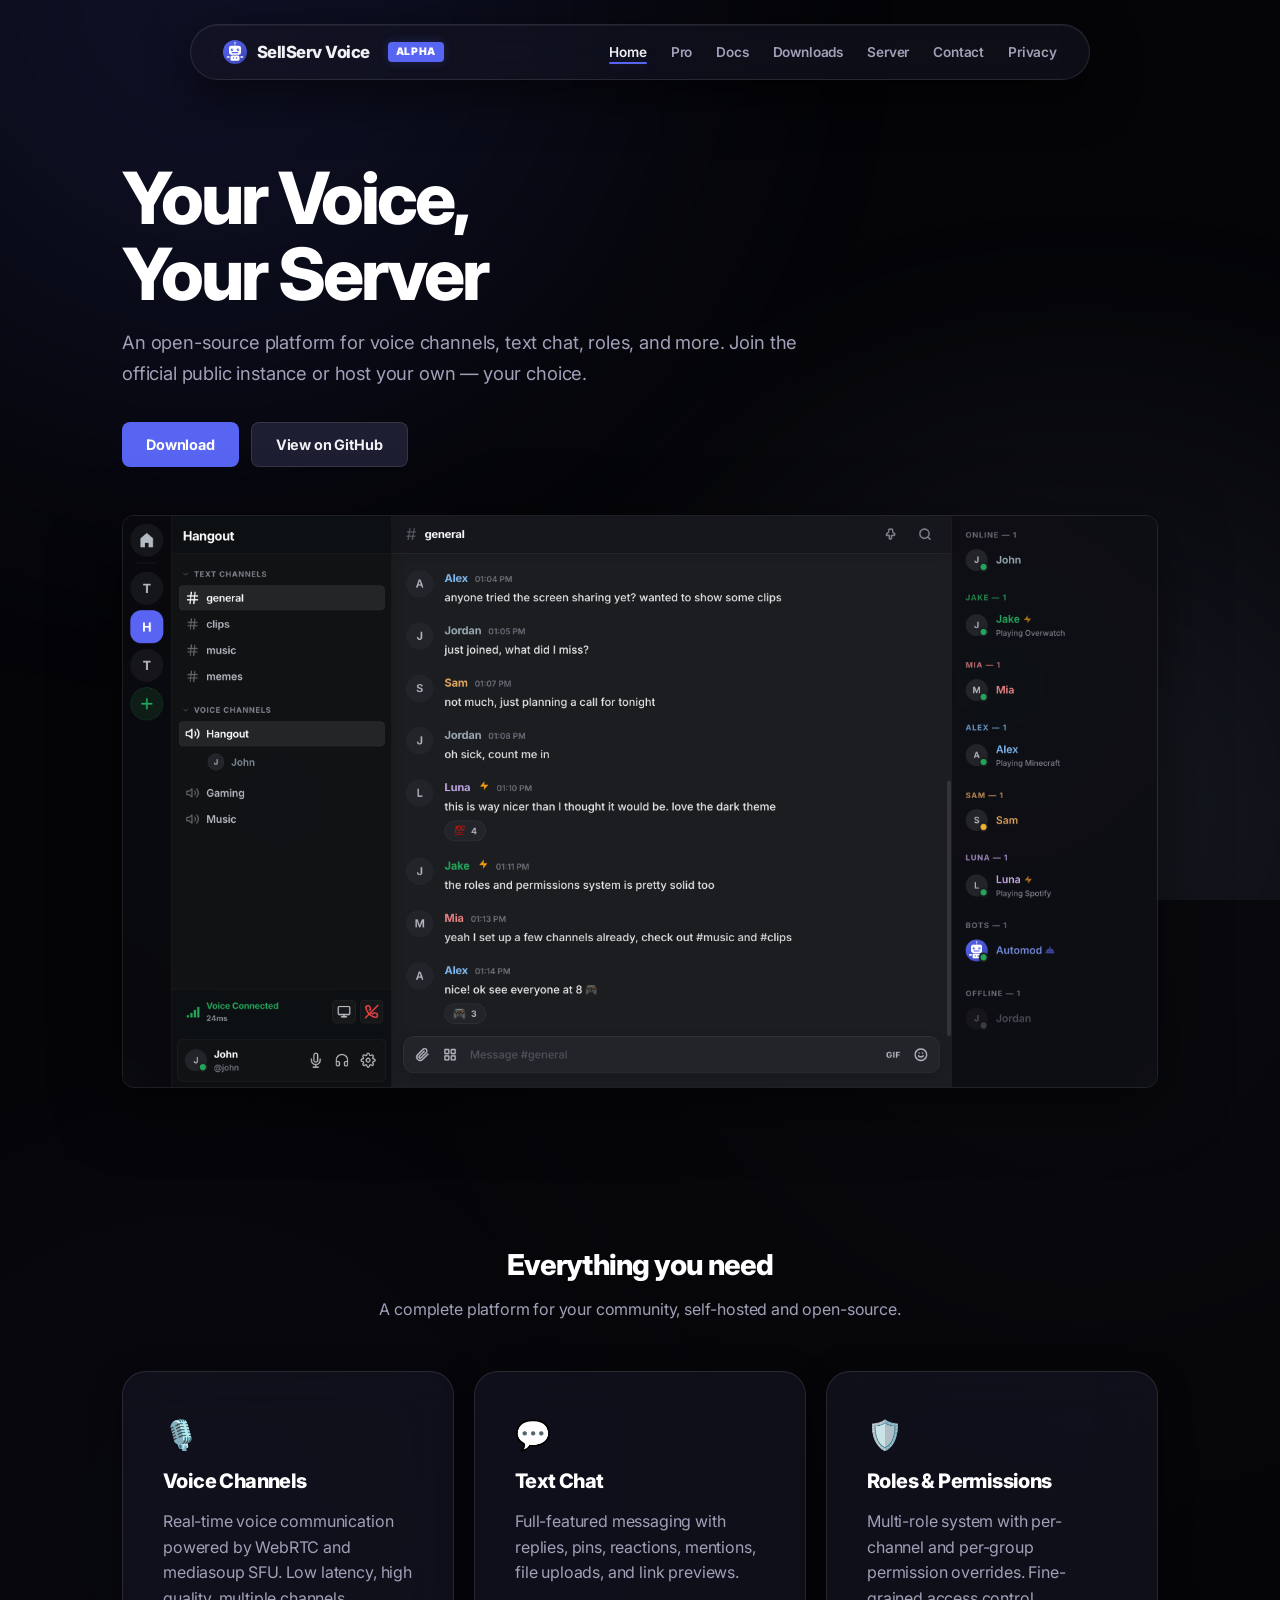
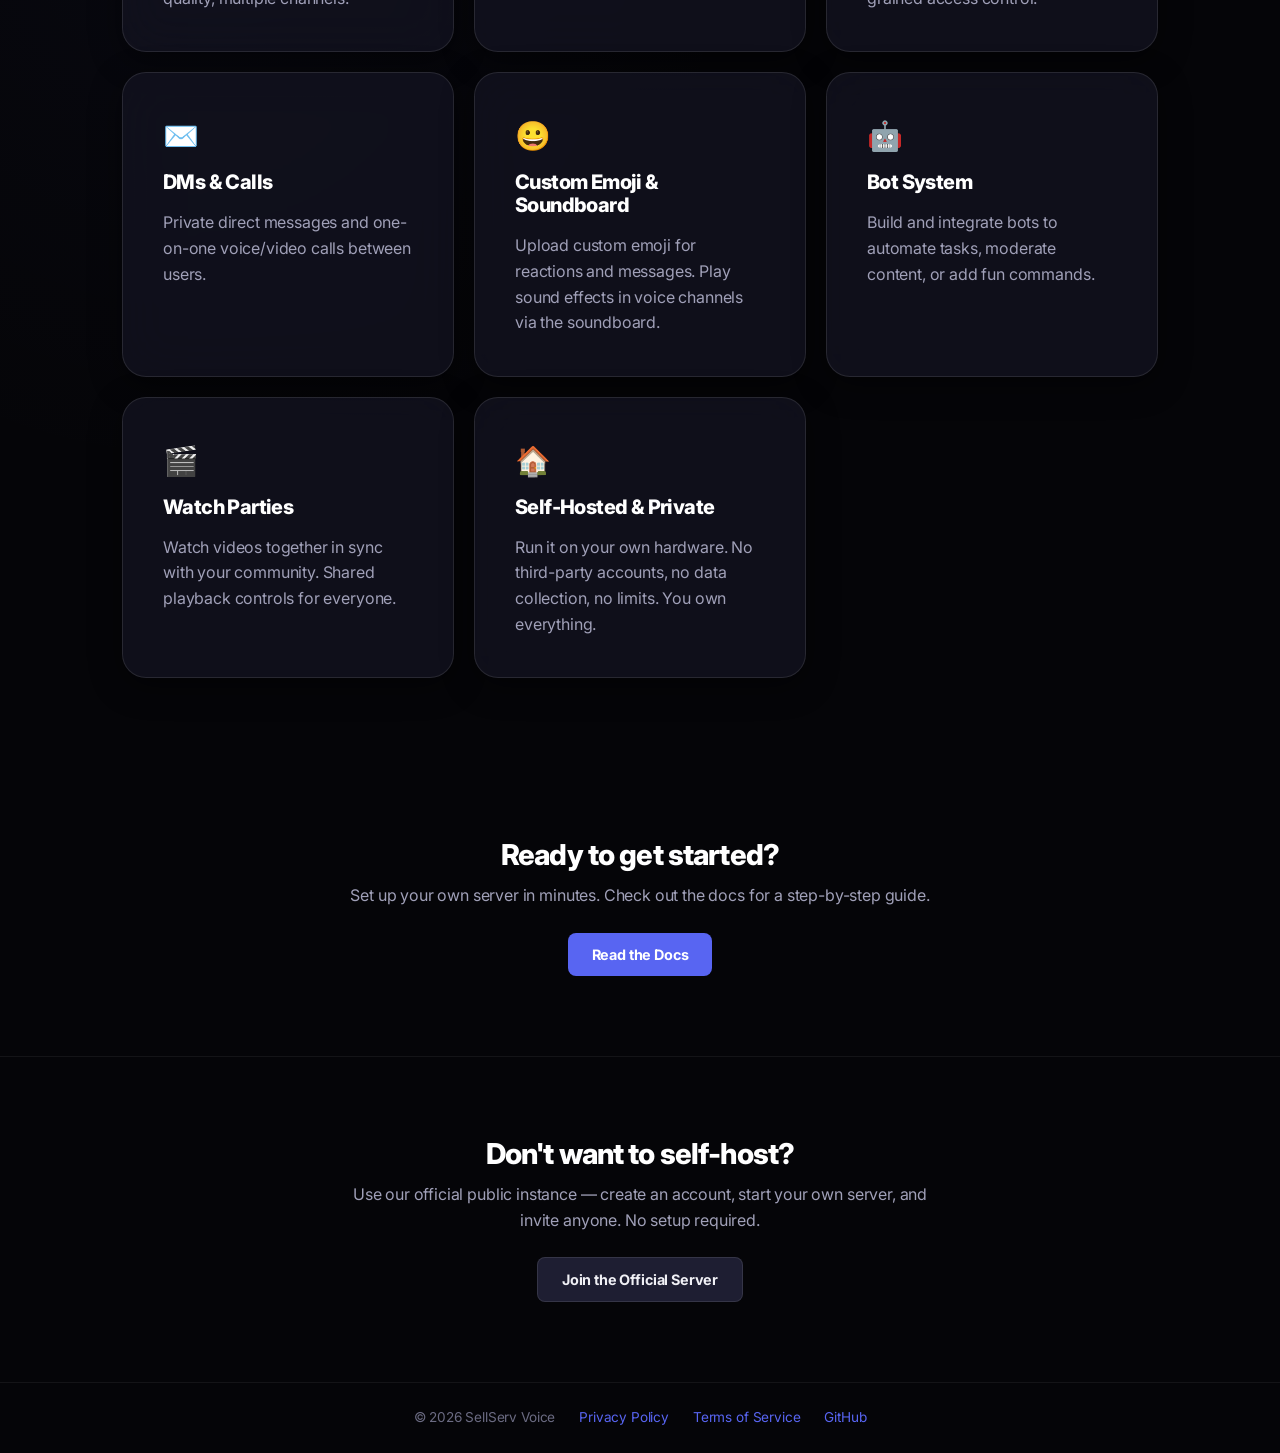
==== commit 9256e1fc: "feat: add Terms of Service page, link from all footers Covers acceptable use, age requirement, accou" ====
--- a/index.html
+++ b/index.html
@@ -136,6 +136,7 @@
       <div class="footer-content">
         <span>&copy; 2026 SellServ Voice</span>
         <a href="privacy.html">Privacy Policy</a>
+        <a href="terms.html">Terms of Service</a>
         <a href="https://github.com/sellserv/voice-server" target="_blank" rel="noopener">GitHub</a>
       </div>
     </div>
--- a/css/style.css
+++ b/css/style.css
@@ -847,6 +847,16 @@
   line-height: 1.7;
 }
 
+.terms-list {
+  color: var(--text-muted);
+  line-height: 1.7;
+  margin: 12px 0 0 20px;
+}
+
+.terms-list li {
+  margin-bottom: 4px;
+}
+
 .data-grid {
   display: grid;
   grid-template-columns: repeat(2, 1fr);
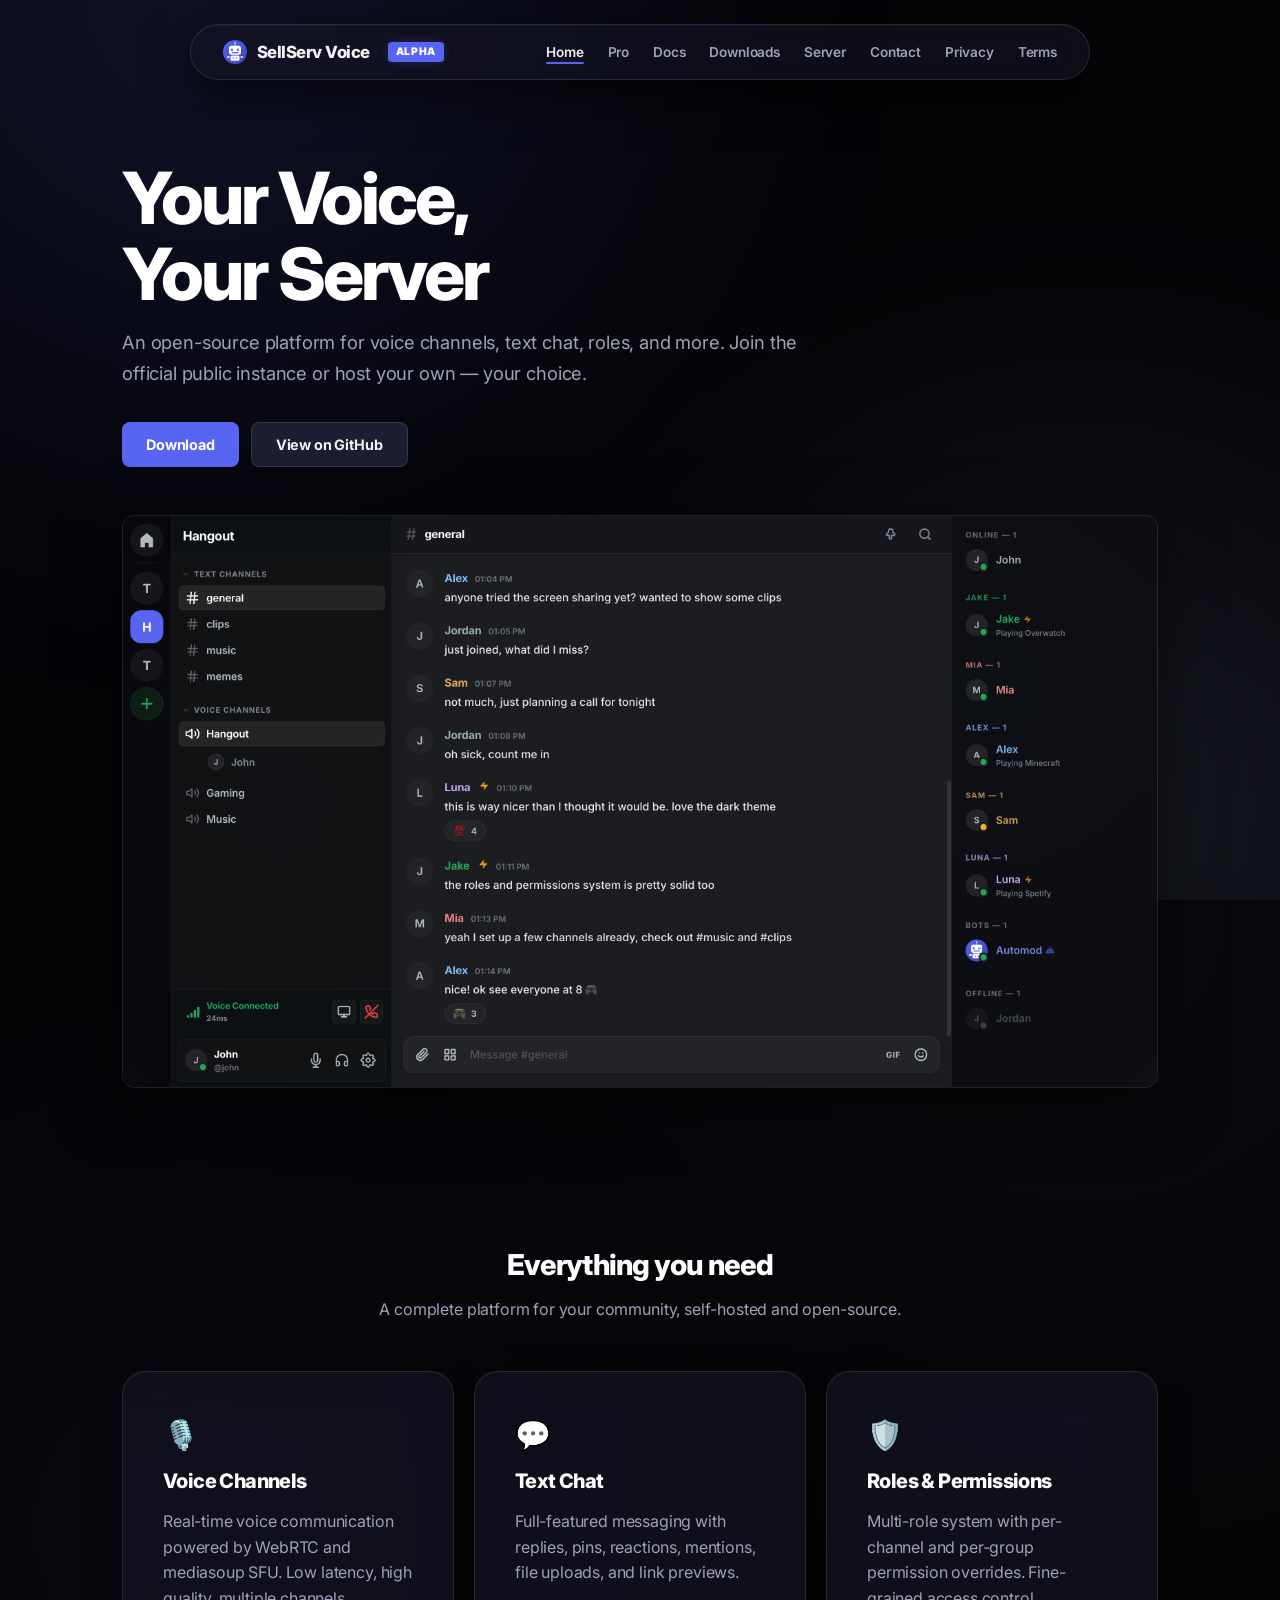
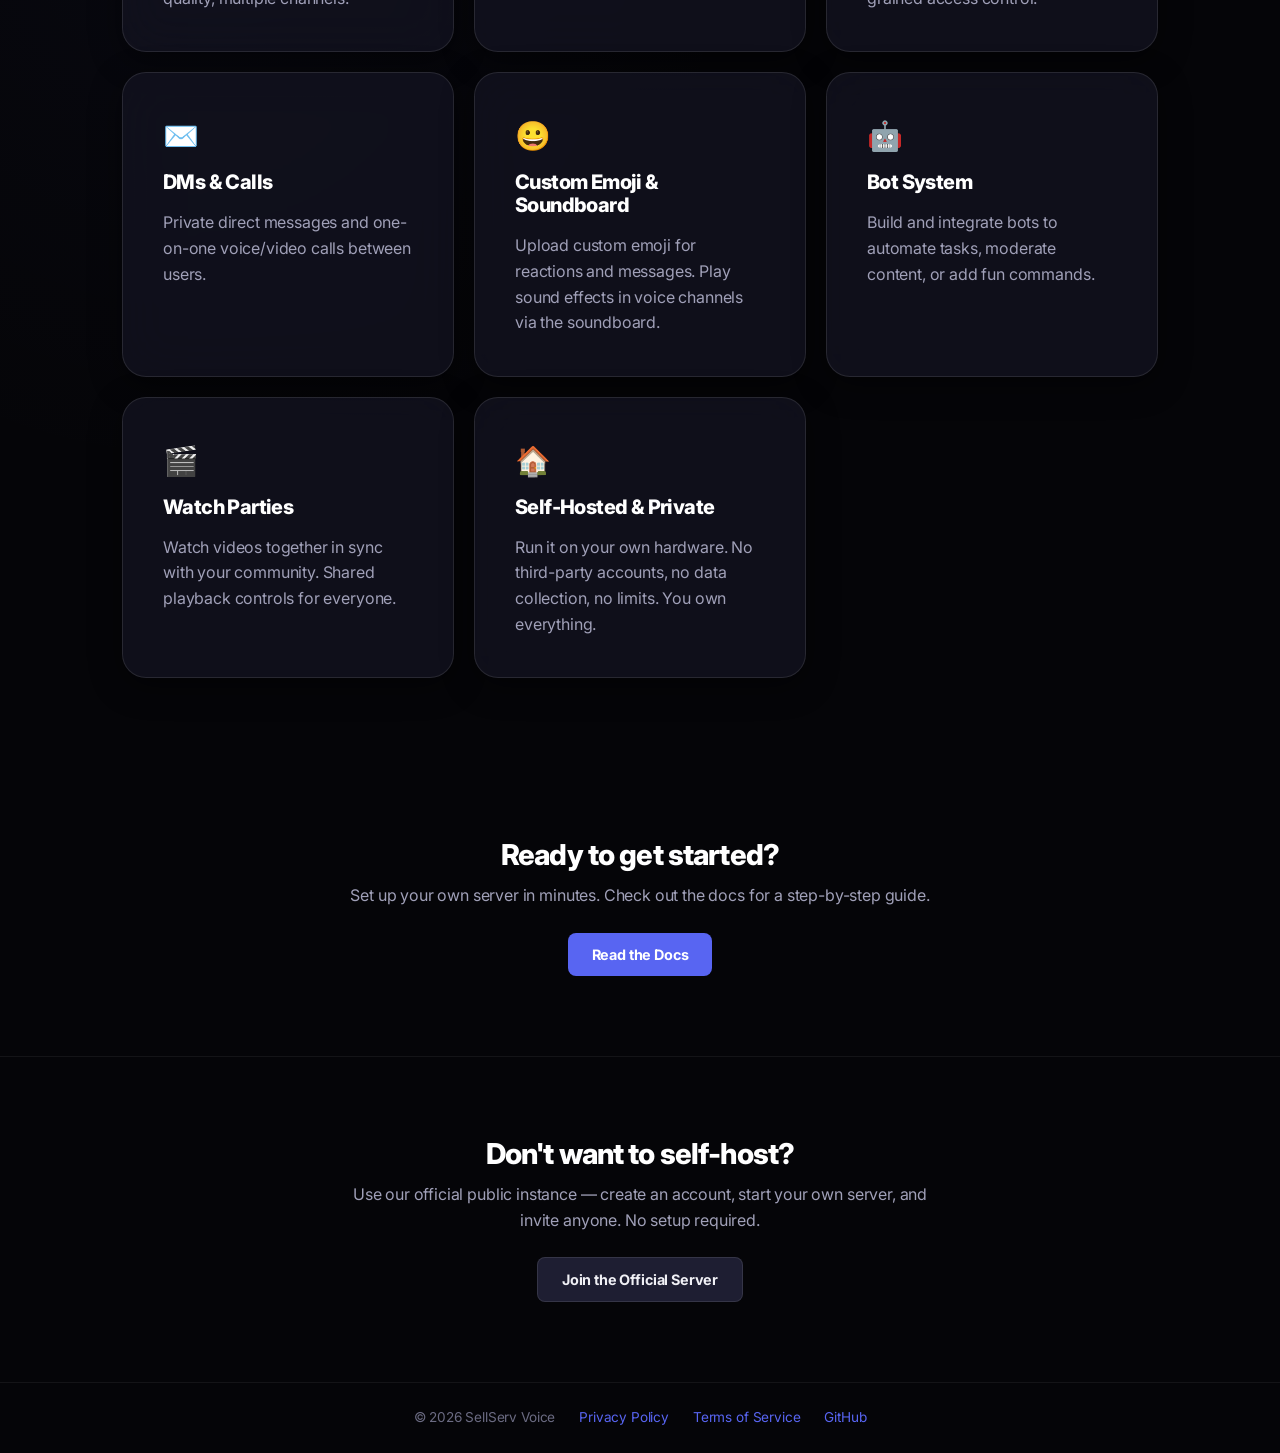
==== commit 808b0bef: "feat: add Terms tab to navbar on all pages" ====
--- a/index.html
+++ b/index.html
@@ -38,6 +38,7 @@
         <li><a href="official.html">Server</a></li>
         <li><a href="contact.html">Contact</a></li>
         <li><a href="privacy.html">Privacy</a></li>
+        <li><a href="terms.html">Terms</a></li>
       </ul>
     </div>
   </nav>
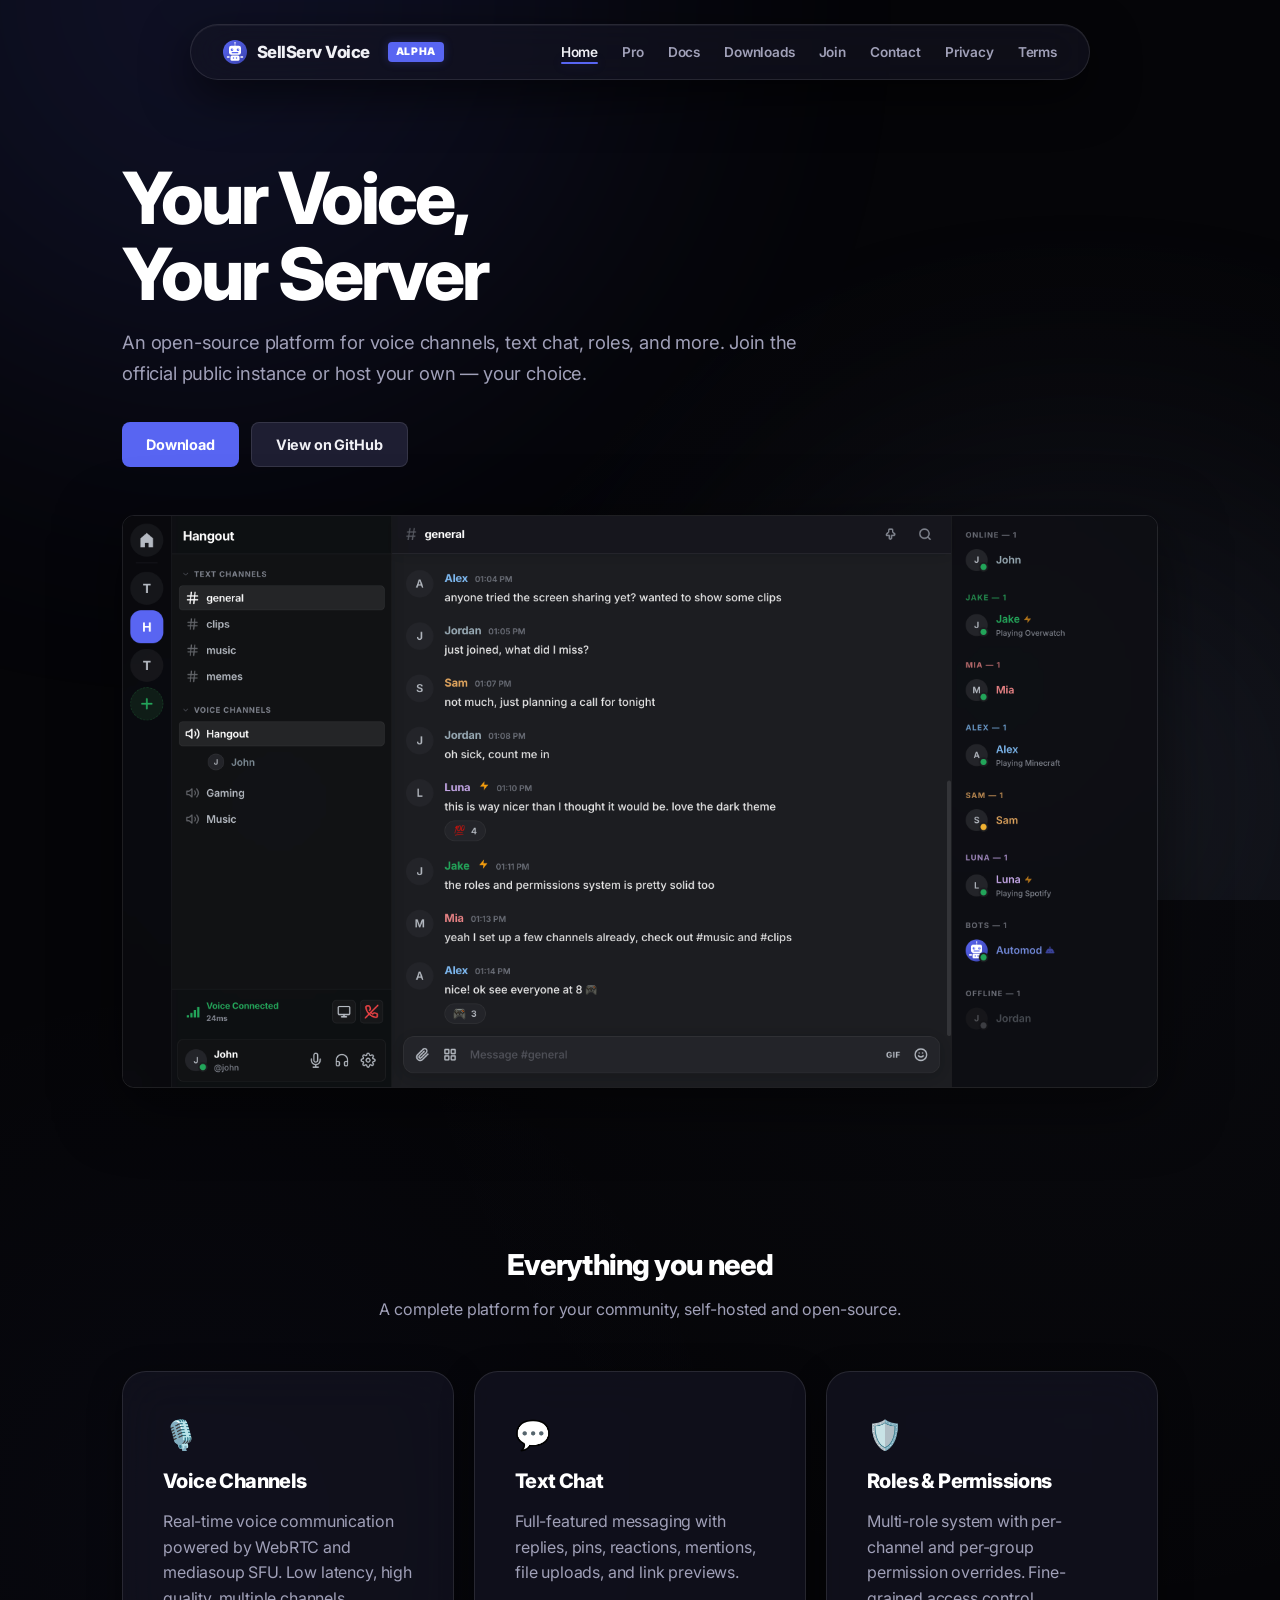
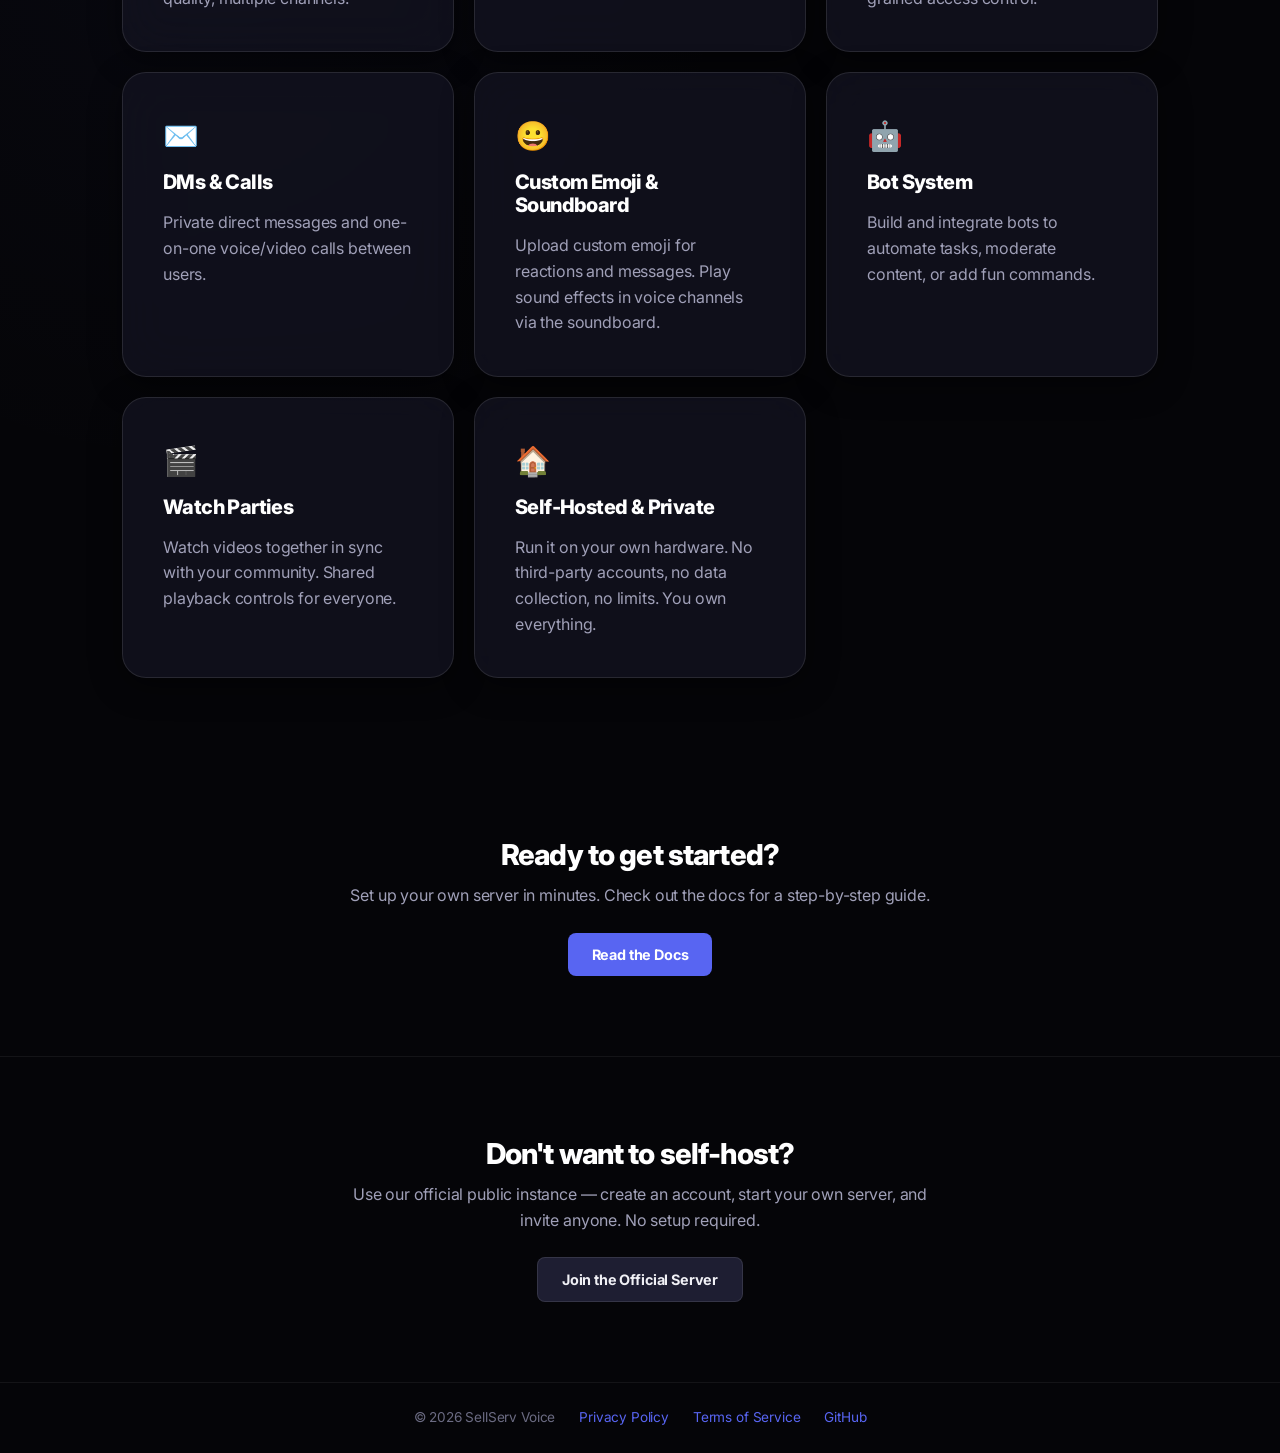
==== commit 52e6557d: "fix: rename Server nav tab to Join" ====
--- a/index.html
+++ b/index.html
@@ -35,7 +35,7 @@
         <li><a href="pro.html">Pro</a></li>
         <li><a href="docs.html">Docs</a></li>
         <li><a href="downloads.html">Downloads</a></li>
-        <li><a href="official.html">Server</a></li>
+        <li><a href="official.html">Join</a></li>
         <li><a href="contact.html">Contact</a></li>
         <li><a href="privacy.html">Privacy</a></li>
         <li><a href="terms.html">Terms</a></li>
--- a/css/style.css
+++ b/css/style.css
@@ -391,6 +391,190 @@
   line-height: 1.7;
 }
 
+/* Docs Cards */
+.docs-cards-section {
+  padding: 40px 0 80px;
+}
+
+.docs-cards-grid {
+  display: grid;
+  grid-template-columns: repeat(2, 1fr);
+  gap: 32px;
+  align-items: start;
+}
+
+@media (max-width: 900px) {
+  .docs-cards-grid {
+    grid-template-columns: 1fr;
+  }
+}
+
+.docs-card {
+  padding: 32px;
+}
+
+.docs-card-icon {
+  width: 56px;
+  height: 56px;
+  border-radius: 14px;
+  background: var(--accent);
+  color: white;
+  display: flex;
+  align-items: center;
+  justify-content: center;
+  margin-bottom: 20px;
+}
+
+.docs-card h2 {
+  font-size: 1.4rem;
+  margin-bottom: 4px;
+}
+
+.docs-card-desc {
+  color: var(--text-muted);
+  margin-bottom: 24px;
+}
+
+.docs-card h3 {
+  font-size: 1rem;
+  margin-top: 24px;
+  margin-bottom: 8px;
+  padding-top: 16px;
+  border-top: 1px solid var(--glass-border);
+}
+
+.docs-card h3:first-of-type {
+  border-top: none;
+  padding-top: 0;
+}
+
+.docs-card p, .docs-card li {
+  color: var(--text-muted);
+  line-height: 1.7;
+  font-size: 0.9rem;
+}
+
+.docs-card ul, .docs-card ol {
+  margin-left: 20px;
+  margin-top: 8px;
+}
+
+.docs-card li {
+  margin-bottom: 6px;
+}
+
+.docs-card pre {
+  margin: 12px 0;
+  padding: 16px;
+  background: rgba(0, 0, 0, 0.3);
+  border-radius: 8px;
+  overflow-x: auto;
+  font-size: 0.8rem;
+  line-height: 1.5;
+}
+
+.docs-card code {
+  font-family: 'SF Mono', 'Fira Code', monospace;
+  font-size: 0.8rem;
+}
+
+.docs-card p code {
+  background: rgba(255, 255, 255, 0.06);
+  padding: 2px 6px;
+  border-radius: 4px;
+}
+
+.docs-column-title {
+  font-size: 1.2rem;
+  margin-bottom: 16px;
+  color: var(--text);
+}
+
+.docs-choice-card {
+  display: block;
+  padding: 24px;
+  margin-bottom: 16px;
+  text-decoration: none;
+  color: inherit;
+  transition: all 0.2s var(--ease-out);
+  cursor: pointer;
+  position: relative;
+}
+
+.docs-choice-card:hover {
+  border-color: var(--accent);
+  transform: translateY(-2px);
+  text-decoration: none;
+}
+
+.docs-choice-header {
+  display: flex;
+  align-items: center;
+  gap: 12px;
+  margin-bottom: 12px;
+}
+
+.docs-card-icon-secondary {
+  background: var(--bg-light) !important;
+  color: var(--text-muted) !important;
+}
+
+.docs-recommended-badge {
+  position: absolute;
+  top: 12px;
+  right: 12px;
+  font-size: 0.65rem;
+  font-weight: 700;
+  text-transform: uppercase;
+  letter-spacing: 0.05em;
+  color: var(--accent);
+  background: rgba(88, 101, 242, 0.1);
+  padding: 4px 10px;
+  border-radius: 20px;
+}
+
+.docs-choice-card h3 {
+  font-size: 1.15rem;
+  margin-bottom: 6px;
+  color: var(--text);
+}
+
+.docs-choice-card p {
+  color: var(--text-muted);
+  font-size: 0.85rem;
+  line-height: 1.6;
+  margin-bottom: 12px;
+}
+
+.docs-choice-link {
+  display: inline-flex;
+  align-items: center;
+  gap: 4px;
+  font-size: 0.85rem;
+  font-weight: 600;
+  color: var(--accent);
+  transition: gap 0.15s;
+}
+
+.docs-choice-card:hover .docs-choice-link {
+  gap: 8px;
+}
+
+.breadcrumb {
+  font-size: 0.85rem;
+  color: var(--text-dim);
+  margin-bottom: 8px;
+}
+
+.breadcrumb a {
+  color: var(--accent);
+  text-decoration: none;
+}
+
+.breadcrumb a:hover {
+  text-decoration: underline;
+}
+
 /* ===== Buttons ===== */
 .btn {
   display: inline-flex;
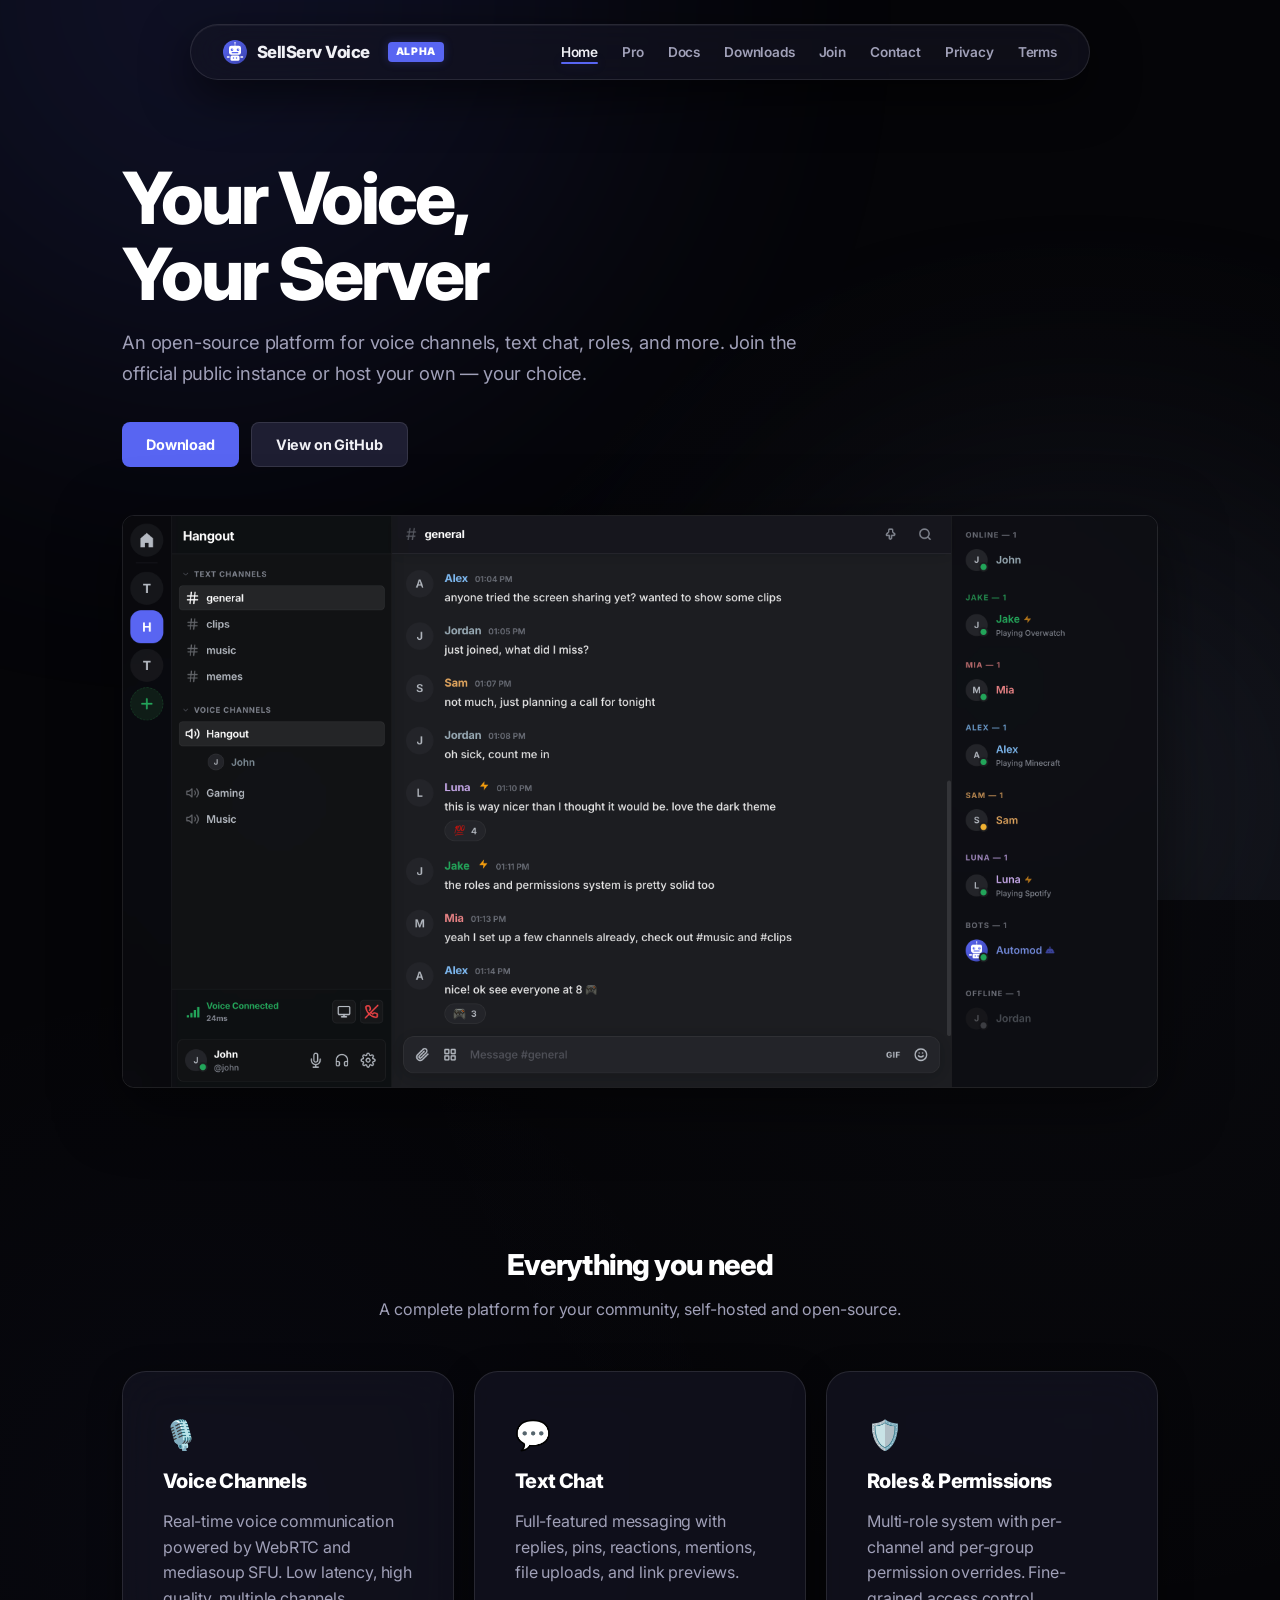
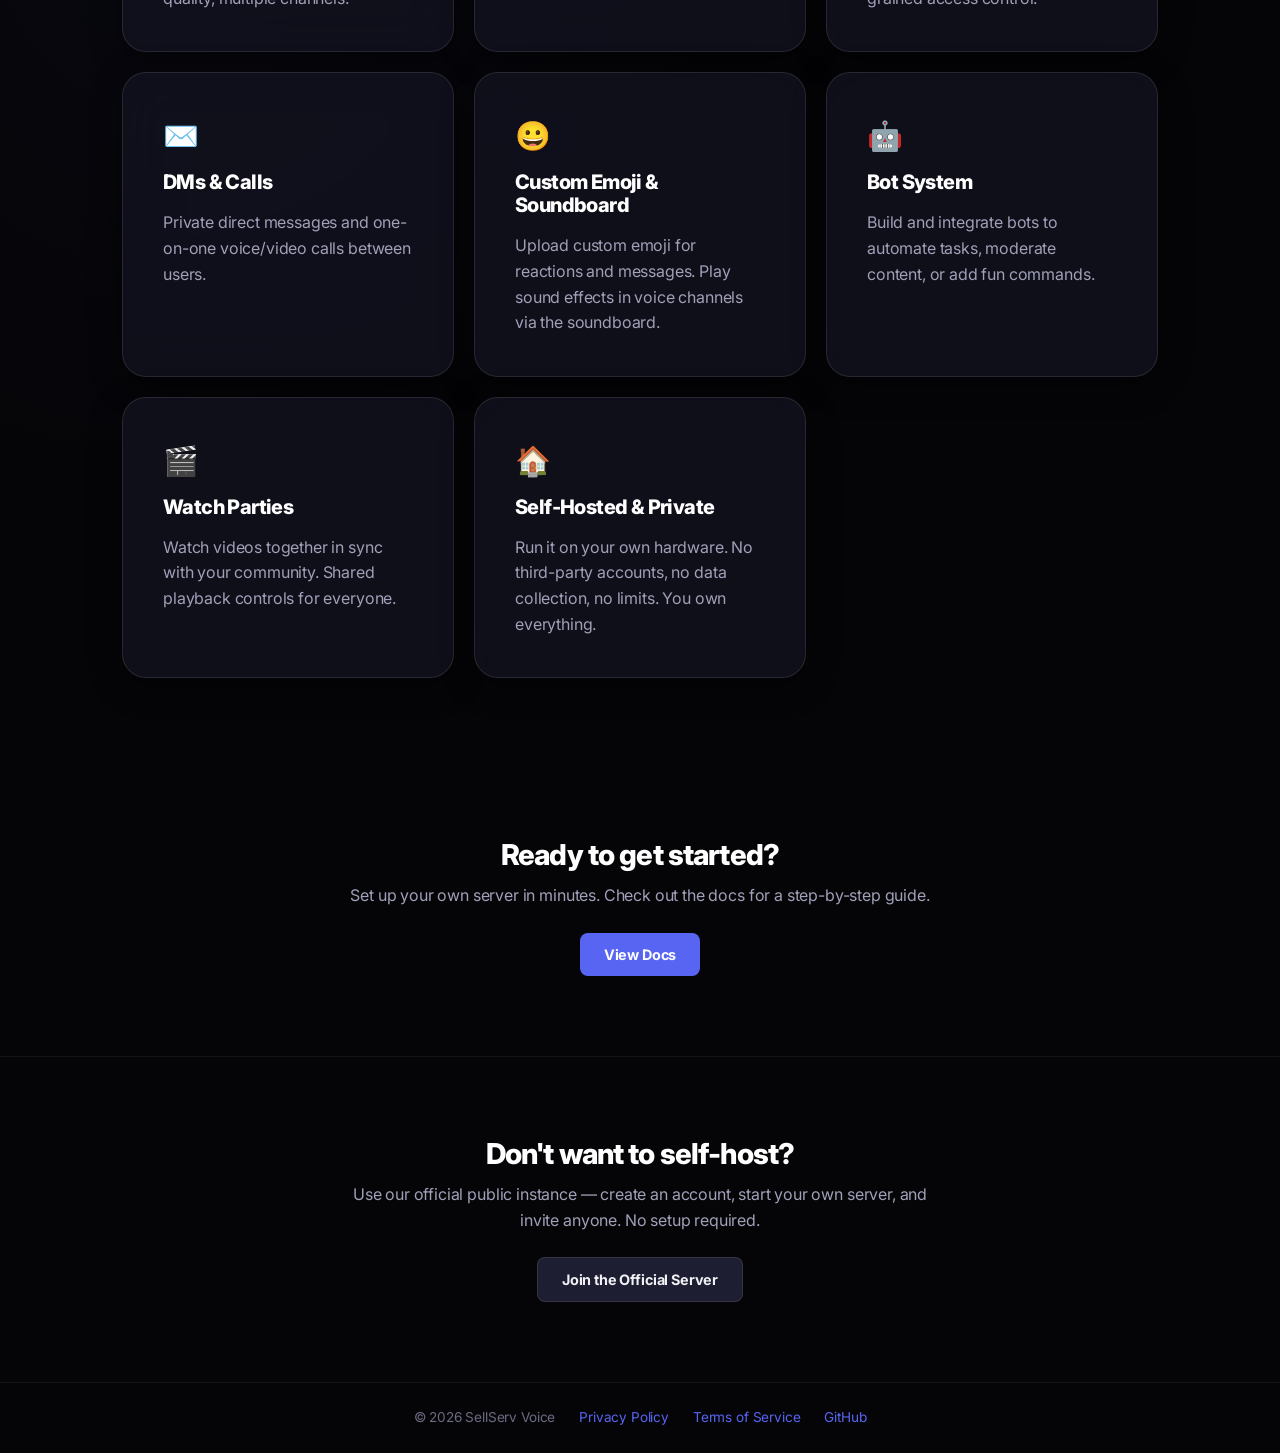
==== commit 3c74fe83: "fix: download fallbacks, OG tags, consistent button text, clean up env vars - Download buttons hide " ====
--- a/index.html
+++ b/index.html
@@ -8,6 +8,7 @@
   <meta property="og:title" content="SellServ Voice">
   <meta property="og:description" content="Open-source, self-hosted voice and chat platform.">
   <meta property="og:type" content="website">
+  <meta property="og:image" content="https://info.sellserv.net/assets/screenshot.png">
   <link rel="icon" href="assets/favicon.svg" type="image/svg+xml">
   <link rel="preconnect" href="https://fonts.googleapis.com">
   <link rel="preconnect" href="https://fonts.gstatic.com" crossorigin>
@@ -116,7 +117,7 @@
         <div class="cta-content reveal">
           <h2>Ready to get started?</h2>
           <p class="text-secondary">Set up your own server in minutes. Check out the docs for a step-by-step guide.</p>
-          <a href="docs.html" class="btn btn-primary">Read the Docs</a>
+          <a href="docs.html" class="btn btn-primary">View Docs</a>
         </div>
       </div>
     </section>
